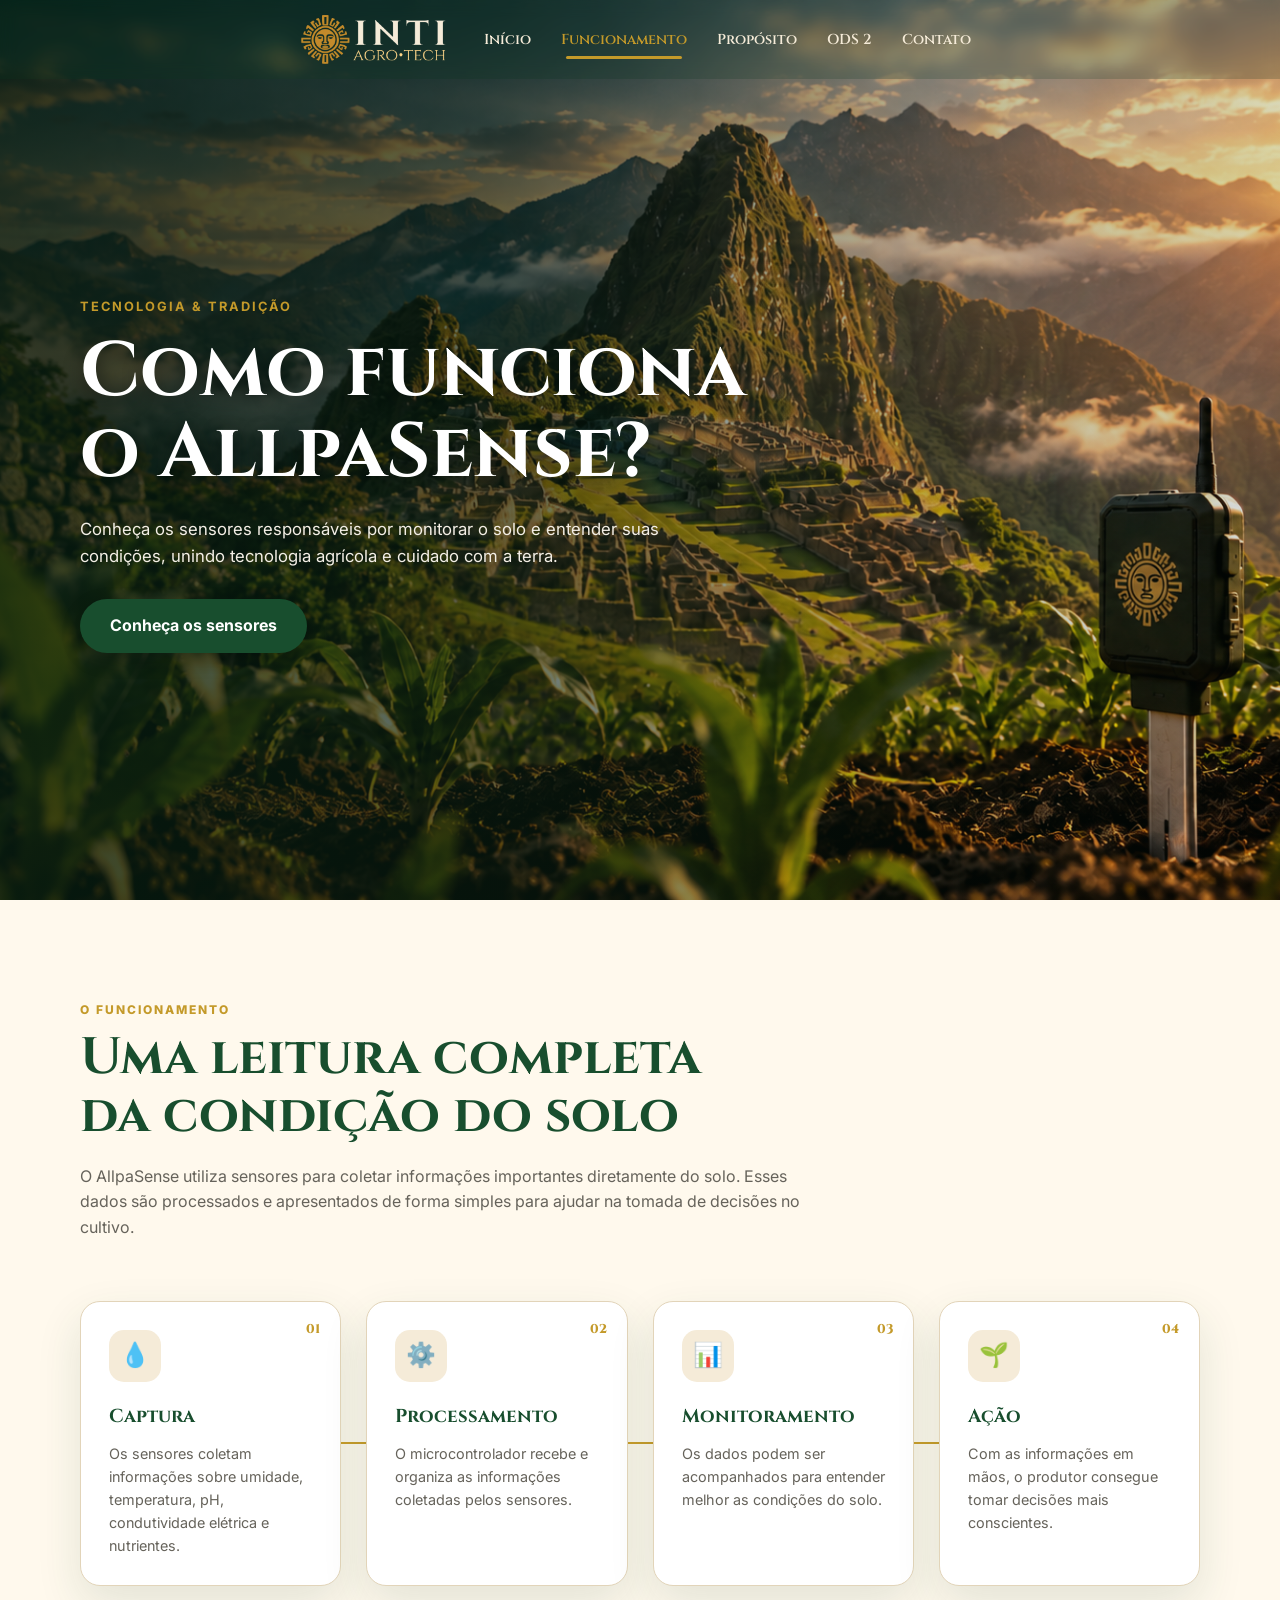
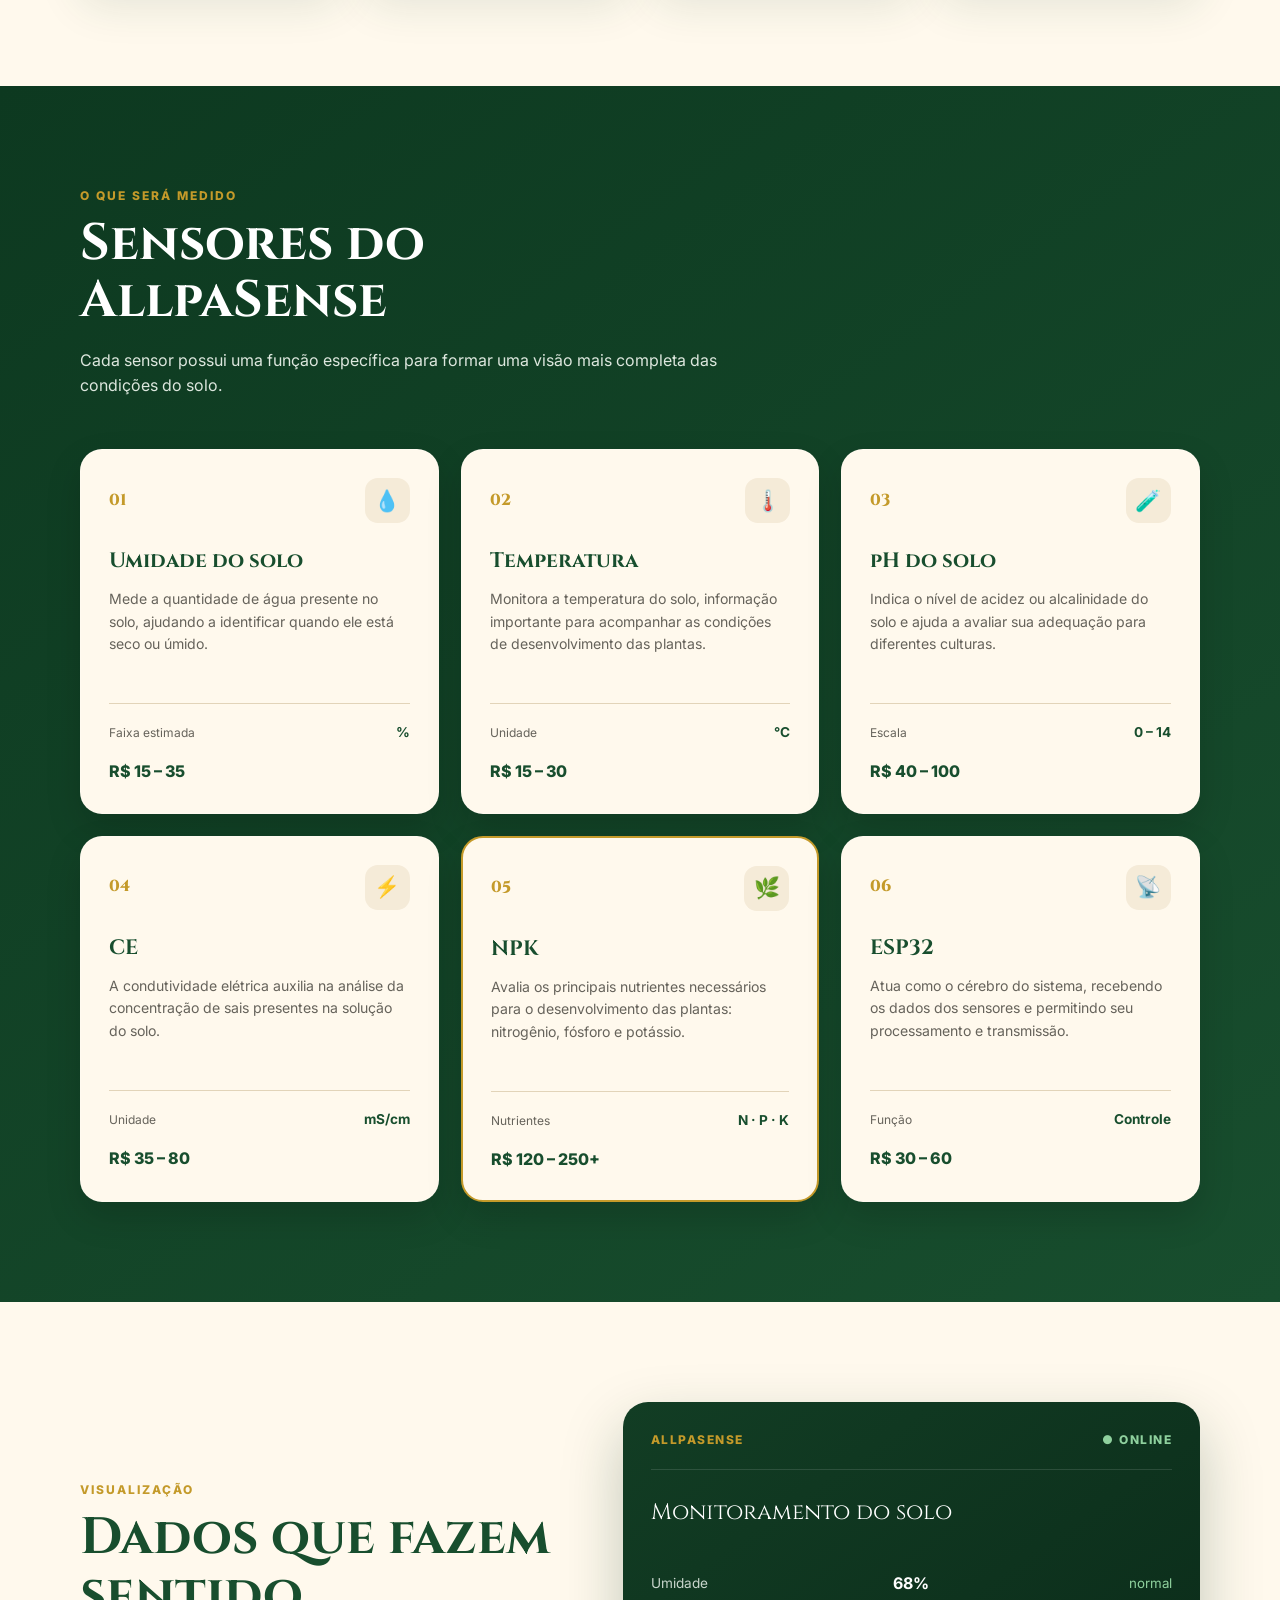
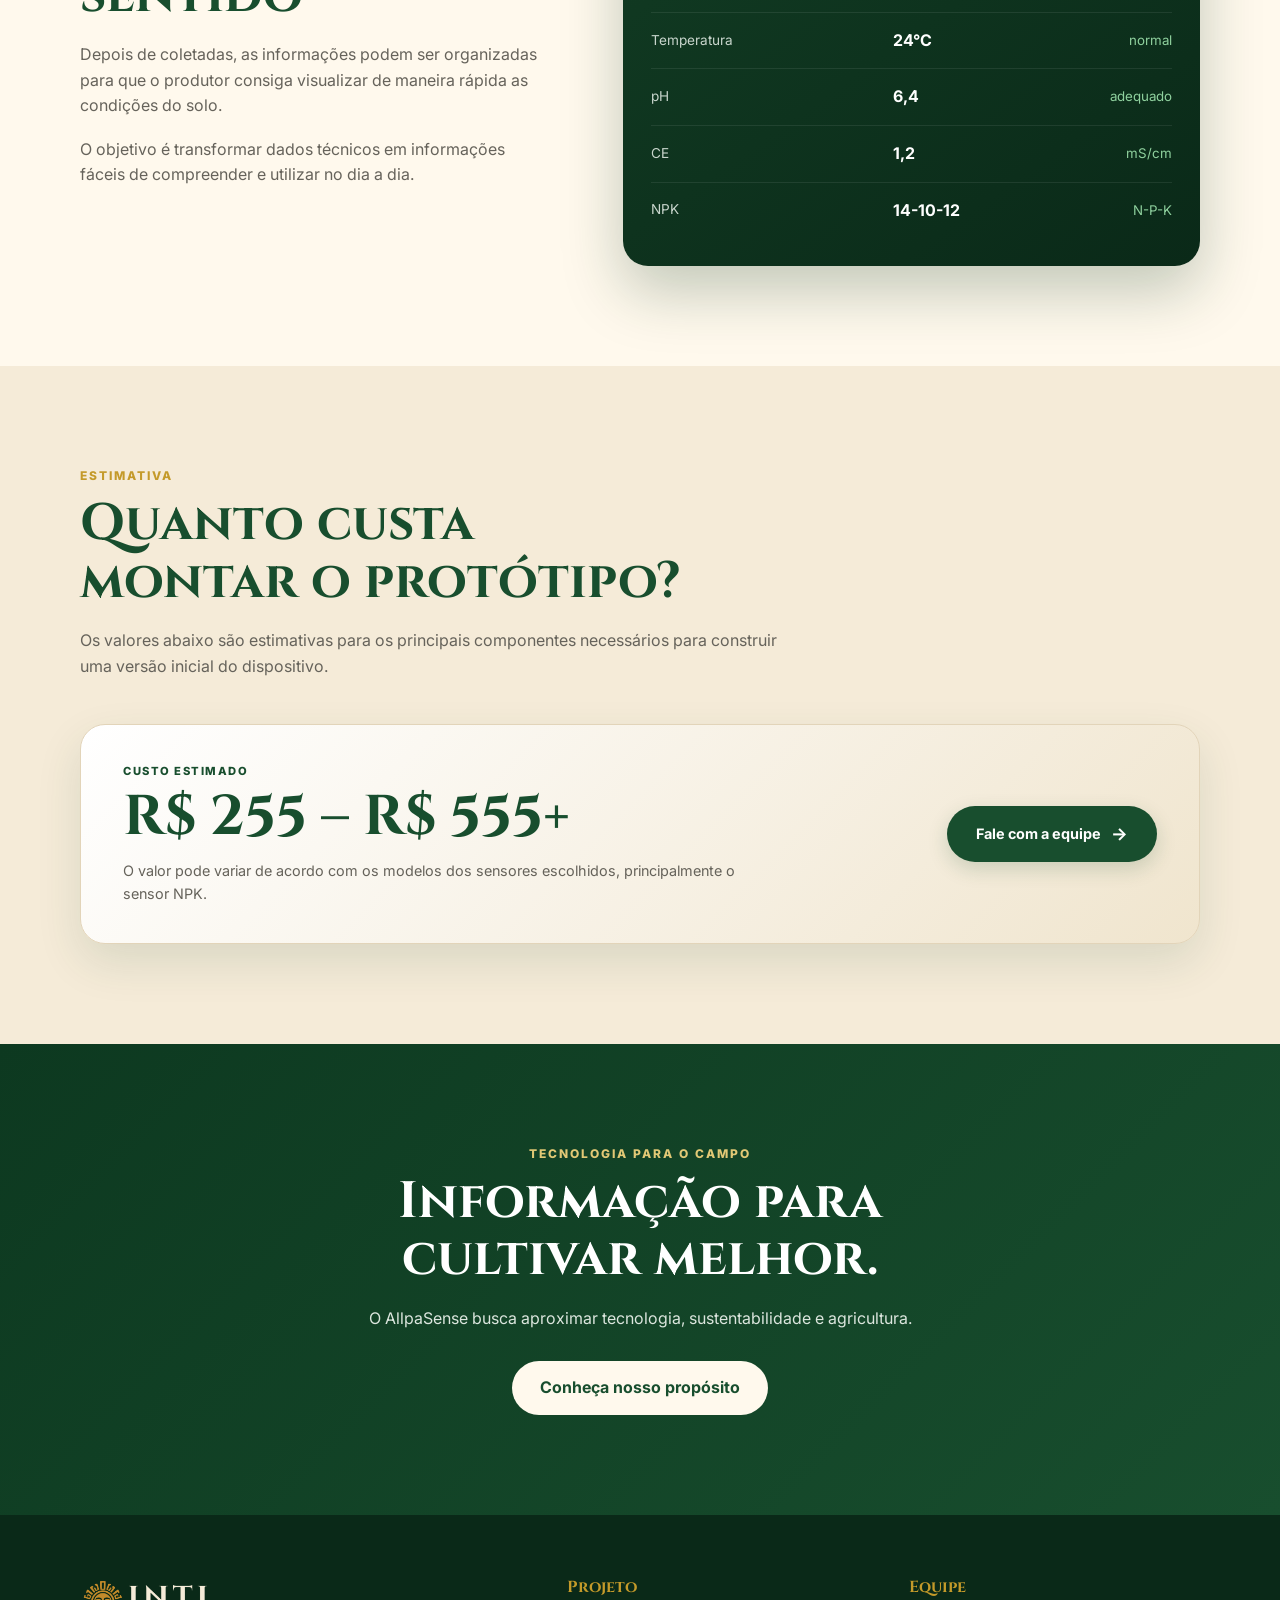
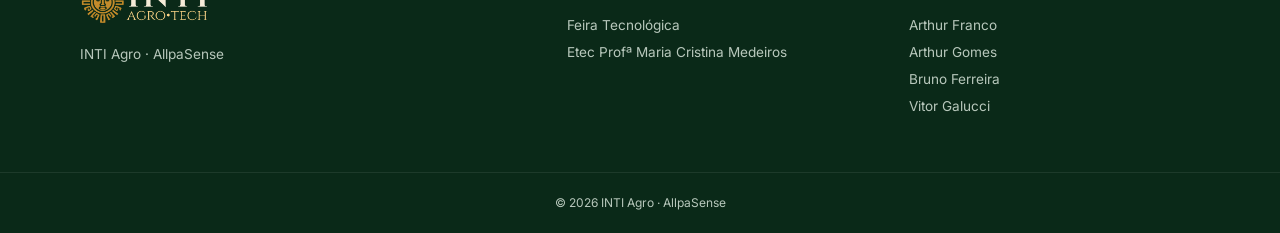
==== Site_Feira/cf.html @ 5419dd69 "a" ====
<!DOCTYPE html>
<html lang="pt-BR">

<head>
    <meta charset="UTF-8">
    <meta name="viewport" content="width=device-width, initial-scale=1.0">

    <title>Como funciona | INTI Agro</title>

    <link rel="stylesheet" href="cf.css">

    <link rel="preconnect" href="https://fonts.googleapis.com">
    <link rel="preconnect" href="https://fonts.gstatic.com" crossorigin>

    <link
        href="https://fonts.googleapis.com/css2?family=Cinzel:wght@500;600;700;800&family=Inter:wght@400;500;600;700&display=swap"
        rel="stylesheet">
</head>

<body>

    <!-- =========================
         CABEÇALHO
    ========================== -->

    <header class="site-header">

        <a href="home.html" class="logo-link">
            <img src="img/LogoINTI.png" class="Logo" alt="Logo INTI">
        </a>

        <nav class="nav-bar">

            <ul class="nav-links">

                <li>
                    <a href="home.html" class="nav-link">
                        Início
                    </a>
                </li>

                <li>
                    <a href="cf.html" class="nav-link active">
                        Funcionamento
                    </a>
                </li>

                <li>
                    <a href="home.html#proposito" class="nav-link">
                        Propósito
                    </a>
                </li>

                <li>
                    <a href="home.html#ods" class="nav-link">
                        ODS 2
                    </a>
                </li>

                <li>
                    <a href="contato.html" class="nav-link">
                        Contato
                    </a>
                </li>

            </ul>

        </nav>

    </header>


    <!-- =========================
         BANNER
    ========================== -->

    <section class="hero">

        <div class="hero-overlay"></div>

        <div class="hero-inner">

            <p class="eyebrow">
                Tecnologia & Tradição
            </p>

            <h1>
                Como funciona<br>
                o AllpaSense?
            </h1>

            <p class="hero-text">
                Conheça os sensores responsáveis por monitorar o solo
                e entender suas condições, unindo tecnologia agrícola
                e cuidado com a terra.
            </p>

            <a href="#sensores" class="btn-hero">
                Conheça os sensores
            </a>

        </div>

    </section>


    <main>


        <!-- =========================
             INTRODUÇÃO
        ========================== -->

        <section class="intro section">

            <div class="container">

                <p class="section-label">
                    O funcionamento
                </p>

                <h2>
                    Uma leitura completa<br>
                    da condição do solo
                </h2>

                <p class="section-description">
                    O AllpaSense utiliza sensores para coletar informações
                    importantes diretamente do solo. Esses dados são
                    processados e apresentados de forma simples para
                    ajudar na tomada de decisões no cultivo.
                </p>


                <!-- FLUXO -->

                <div class="flow">

                    <div class="flow-card">

                        <span class="flow-number">
                            01
                        </span>

                        <div class="flow-icon">
                            💧
                        </div>

                        <h3>
                            Captura
                        </h3>

                        <p>
                            Os sensores coletam informações sobre
                            umidade, temperatura, pH, condutividade
                            elétrica e nutrientes.
                        </p>

                    </div>


                    <div class="flow-line"></div>


                    <div class="flow-card">

                        <span class="flow-number">
                            02
                        </span>

                        <div class="flow-icon">
                            ⚙️
                        </div>

                        <h3>
                            Processamento
                        </h3>

                        <p>
                            O microcontrolador recebe e organiza
                            as informações coletadas pelos sensores.
                        </p>

                    </div>


                    <div class="flow-line"></div>


                    <div class="flow-card">

                        <span class="flow-number">
                            03
                        </span>

                        <div class="flow-icon">
                            📊
                        </div>

                        <h3>
                            Monitoramento
                        </h3>

                        <p>
                            Os dados podem ser acompanhados para
                            entender melhor as condições do solo.
                        </p>

                    </div>


                    <div class="flow-line"></div>


                    <div class="flow-card">

                        <span class="flow-number">
                            04
                        </span>

                        <div class="flow-icon">
                            🌱
                        </div>

                        <h3>
                            Ação
                        </h3>

                        <p>
                            Com as informações em mãos, o produtor
                            consegue tomar decisões mais conscientes.
                        </p>

                    </div>

                </div>

            </div>

        </section>



        <!-- =========================
             SENSORES
        ========================== -->

        <section class="sensors section" id="sensores">

            <div class="container">

                <div class="section-heading light">

                    <p class="section-label">
                        O que será medido
                    </p>

                    <h2>
                        Sensores do<br>
                        AllpaSense
                    </h2>

                    <p>
                        Cada sensor possui uma função específica para
                        formar uma visão mais completa das condições
                        do solo.
                    </p>

                </div>


                <div class="sensor-grid">


                    <!-- UMIDADE -->

                    <article class="sensor-card">

                        <div class="sensor-top">

                            <span class="sensor-number">
                                01
                            </span>

                            <span class="sensor-symbol">
                                💧
                            </span>

                        </div>

                        <h3>
                            Umidade do solo
                        </h3>

                        <p>
                            Mede a quantidade de água presente no solo,
                            ajudando a identificar quando ele está
                            seco ou úmido.
                        </p>

                        <div class="sensor-info">

                            <span>
                                Faixa estimada
                            </span>

                            <strong>
                                %
                            </strong>

                        </div>

                        <div class="price">
                            R$ 15 – 35
                        </div>

                    </article>


                    <!-- TEMPERATURA -->

                    <article class="sensor-card">

                        <div class="sensor-top">

                            <span class="sensor-number">
                                02
                            </span>

                            <span class="sensor-symbol">
                                🌡️
                            </span>

                        </div>

                        <h3>
                            Temperatura
                        </h3>

                        <p>
                            Monitora a temperatura do solo, informação
                            importante para acompanhar as condições
                            de desenvolvimento das plantas.
                        </p>

                        <div class="sensor-info">

                            <span>
                                Unidade
                            </span>

                            <strong>
                                °C
                            </strong>

                        </div>

                        <div class="price">
                            R$ 15 – 30
                        </div>

                    </article>


                    <!-- PH -->

                    <article class="sensor-card">

                        <div class="sensor-top">

                            <span class="sensor-number">
                                03
                            </span>

                            <span class="sensor-symbol">
                                🧪
                            </span>

                        </div>

                        <h3>
                            pH do solo
                        </h3>

                        <p>
                            Indica o nível de acidez ou alcalinidade
                            do solo e ajuda a avaliar sua adequação
                            para diferentes culturas.
                        </p>

                        <div class="sensor-info">

                            <span>
                                Escala
                            </span>

                            <strong>
                                0 – 14
                            </strong>

                        </div>

                        <div class="price">
                            R$ 40 – 100
                        </div>

                    </article>


                    <!-- CE -->

                    <article class="sensor-card">

                        <div class="sensor-top">

                            <span class="sensor-number">
                                04
                            </span>

                            <span class="sensor-symbol">
                                ⚡
                            </span>

                        </div>

                        <h3>
                            CE
                        </h3>

                        <p>
                            A condutividade elétrica auxilia na análise
                            da concentração de sais presentes na solução
                            do solo.
                        </p>

                        <div class="sensor-info">

                            <span>
                                Unidade
                            </span>

                            <strong>
                                mS/cm
                            </strong>

                        </div>

                        <div class="price">
                            R$ 35 – 80
                        </div>

                    </article>


                    <!-- NPK -->

                    <article class="sensor-card highlight">

                        <div class="sensor-top">

                            <span class="sensor-number">
                                05
                            </span>

                            <span class="sensor-symbol">
                                🌿
                            </span>

                        </div>

                        <h3>
                            NPK
                        </h3>

                        <p>
                            Avalia os principais nutrientes necessários
                            para o desenvolvimento das plantas:
                            nitrogênio, fósforo e potássio.
                        </p>

                        <div class="sensor-info">

                            <span>
                                Nutrientes
                            </span>

                            <strong>
                                N · P · K
                            </strong>

                        </div>

                        <div class="price">
                            R$ 120 – 250+
                        </div>

                    </article>


                    <!-- ESP32 -->

                    <article class="sensor-card">

                        <div class="sensor-top">

                            <span class="sensor-number">
                                06
                            </span>

                            <span class="sensor-symbol">
                                📡
                            </span>

                        </div>

                        <h3>
                            ESP32
                        </h3>

                        <p>
                            Atua como o cérebro do sistema, recebendo
                            os dados dos sensores e permitindo seu
                            processamento e transmissão.
                        </p>

                        <div class="sensor-info">

                            <span>
                                Função
                            </span>

                            <strong>
                                Controle
                            </strong>

                        </div>

                        <div class="price">
                            R$ 30 – 60
                        </div>

                    </article>

                </div>

            </div>

        </section>



        <!-- =========================
             DASHBOARD
        ========================== -->

        <section class="dashboard section">

            <div class="container dashboard-grid">


                <div class="dashboard-text">

                    <p class="section-label">
                        Visualização
                    </p>

                    <h2>
                        Dados que fazem<br>
                        sentido
                    </h2>

                    <p>
                        Depois de coletadas, as informações podem ser
                        organizadas para que o produtor consiga
                        visualizar de maneira rápida as condições
                        do solo.
                    </p>

                    <p>
                        O objetivo é transformar dados técnicos em
                        informações fáceis de compreender e utilizar
                        no dia a dia.
                    </p>

                </div>


                <div class="dashboard-panel">

                    <div class="dashboard-header">

                        <span>
                            ALLPASENSE
                        </span>

                        <span class="status">
                            ● ONLINE
                        </span>

                    </div>


                    <div class="dashboard-title">
                        Monitoramento do solo
                    </div>


                    <div class="dash-row">

                        <span>
                            Umidade
                        </span>

                        <strong>
                            68%
                        </strong>

                        <small>
                            normal
                        </small>

                    </div>


                    <div class="dash-row">

                        <span>
                            Temperatura
                        </span>

                        <strong>
                            24°C
                        </strong>

                        <small>
                            normal
                        </small>

                    </div>


                    <div class="dash-row">

                        <span>
                            pH
                        </span>

                        <strong>
                            6,4
                        </strong>

                        <small>
                            adequado
                        </small>

                    </div>


                    <div class="dash-row">

                        <span>
                            CE
                        </span>

                        <strong>
                            1,2
                        </strong>

                        <small>
                            mS/cm
                        </small>

                    </div>


                    <div class="dash-row">

                        <span>
                            NPK
                        </span>

                        <strong>
                            14-10-12
                        </strong>

                        <small>
                            N-P-K
                        </small>

                    </div>

                </div>

            </div>

        </section>



        <!-- =========================
             CUSTO
        ========================== -->

        <section class="cost section">

            <div class="container">

                <div class="cost-content">

                    <div>

                        <p class="section-label">
                            Estimativa
                        </p>

                        <h2>
                            Quanto custa<br>
                            montar o protótipo?
                        </h2>

                        <p>
                            Os valores abaixo são estimativas para
                            os principais componentes necessários
                            para construir uma versão inicial do
                            dispositivo.
                        </p>

                    </div>


                    <div class="price-box">

                        <div class="price-main">

                            <small>
                                CUSTO ESTIMADO
                            </small>

                            <strong>
                                R$ 255 – R$ 555+
                            </strong>

                            <p>
                                O valor pode variar de acordo com os
                                modelos dos sensores escolhidos,
                                principalmente o sensor NPK.
                            </p>

                        </div>


                        <a
                            href="contato.html"
                            class="team-button">
                            Fale com a equipe
                            <span>→</span>
                        </a>

                    </div>

                </div>

            </div>

        </section>



        <!-- =========================
             CTA
        ========================== -->

        <section class="final-cta">

            <div class="container">

                <p class="section-label">
                    Tecnologia para o campo
                </p>

                <h2>
                    Informação para<br>
                    cultivar melhor.
                </h2>

                <p>
                    O AllpaSense busca aproximar tecnologia,
                    sustentabilidade e agricultura.
                </p>

                <a
                    href="home.html#ods"
                    class="btn-light">
                    Conheça nosso propósito
                </a>

            </div>

        </section>

    </main>



    <!-- =========================
         RODAPÉ
    ========================== -->

    <footer class="footer">

        <div class="container footer-inner">

            <div>

                <img
                    src="img/LogoINTI.png"
                    class="footer-logo"
                    alt="Logo INTI">

                <p>
                    INTI Agro · AllpaSense
                </p>

            </div>


            <div>

                <h4>
                    Projeto
                </h4>

                <p>
                    Feira Tecnológica
                </p>

                <p>
                    Etec Profª Maria Cristina Medeiros
                </p>

            </div>


            <div>

                <h4>
                    Equipe
                </h4>

                <p>
                    Arthur Franco
                </p>

                <p>
                    Arthur Gomes
                </p>

                <p>
                    Bruno Ferreira
                </p>

                <p>
                    Vitor Galucci
                </p>

            </div>

        </div>


        <div class="footer-bottom">

            <p>
                © 2026 INTI Agro · AllpaSense
            </p>

        </div>

    </footer>


</body>

</html>
---- Site_Feira/cf.css ----
/* =====================================================
   INTI AGRO — ALLPASENSE
   PÁGINA: COMO FUNCIONA
===================================================== */


/* =====================================================
   FONTES
===================================================== */

@import url('https://fonts.googleapis.com/css2?family=Cinzel:wght@500;600;700;800&family=Inter:wght@400;500;600;700&display=swap');


/* =====================================================
   VARIÁVEIS
===================================================== */

:root {

    --bege: #F5EBD8;

    --bege-claro: #FFF9ED;

    --verde: #184E2E;

    --verde-escuro: #0D3920;

    --verde-medio: #23683C;

    --dourado: #C49A2A;

    --dourado-claro: #E1C875;

    --texto: #2B2B2B;

    --cinza: #66635B;

    --branco: #FFFFFF;

    --borda: #E2D4B9;

    --sombra:
        0 18px 45px rgba(24, 78, 46, 0.12);

}


/* =====================================================
   RESET
===================================================== */

* {

    margin: 0;

    padding: 0;

    box-sizing: border-box;

}


html {

    scroll-behavior: smooth;

}


body {

    font-family: "Inter", sans-serif;

    background: var(--bege);

    color: var(--texto);

    line-height: 1.6;

}


img {

    max-width: 100%;

    display: block;

}


a {

    text-decoration: none;

    color: inherit;

}


.container {

    width: min(1120px, 92%);

    margin: 0 auto;

}


.section {

    padding: 100px 0;

}


/* =====================================================
   CABEÇALHO
===================================================== */

.site-header {

    position: fixed;

    top: 0;

    left: 0;

    right: 0;

    z-index: 999;

    min-height: 75px;

    display: flex;

    justify-content: center;

    align-items: center;

    padding: 8px 20px;

    background: rgba(13, 57, 32, 0.20);

    backdrop-filter: blur(8px);

    -webkit-backdrop-filter: blur(8px);

}


.logo-link {

    display: flex;

    align-items: center;

}


.Logo {

    width: 150px;

    height: auto;

    margin-right: 25px;

}


.nav-bar {

    display: flex;

    align-items: center;

}


.nav-links {

    list-style: none;

    display: flex;

    align-items: center;

    gap: 10px;

}


.nav-link {

    position: relative;

    display: inline-block;

    padding: 8px 10px;

    color: var(--bege);

    font-family: "Cinzel", serif;

    font-size: 0.9rem;

    font-weight: 600;

    transition: 0.25s ease;

}


.nav-link:hover {

    color: var(--dourado-claro);

}


.nav-link.active {

    color: var(--dourado);

}


.nav-link.active::after {

    content: "";

    position: absolute;

    left: 10%;

    right: 10%;

    bottom: 0;

    height: 3px;

    background: var(--dourado);

    border-radius: 5px;

}


/* =====================================================
   BANNER
   MESMO ESTILO VISUAL DA HOME
===================================================== */

.hero {

    position: relative;

    min-height: 100vh;

    height: 100vh;

    display: flex;

    align-items: center;

    overflow: hidden;

    background-image: url("img/hero.png");

    background-size: cover;

    background-position: center;

    color: var(--branco);

}


.hero-overlay {

    position: absolute;

    inset: 0;

    background:
        linear-gradient(
            90deg,
            rgba(7, 29, 17, 0.82) 0%,
            rgba(10, 30, 18, 0.62) 40%,
            rgba(10, 30, 18, 0.25) 75%,
            rgba(10, 30, 18, 0.15) 100%
        );

}


.hero-inner {

    position: relative;

    z-index: 2;

    width: min(1120px, 92%);

    margin: 0 auto;

    padding-top: 50px;

}


.eyebrow {

    color: var(--dourado);

    font-size: 0.8rem;

    font-weight: 700;

    letter-spacing: 2px;

    text-transform: uppercase;

    margin-bottom: 15px;

}


.hero h1 {

    max-width: 800px;

    margin-bottom: 22px;

    font-family: "Cinzel", serif;

    font-size: clamp(2.7rem, 6vw, 5.2rem);

    line-height: 1.05;

    font-weight: 700;

    color: #FFFFFF;

    text-shadow:
        0 6px 20px rgba(0, 0, 0, 0.45);

}


.hero-text {

    max-width: 620px;

    margin-bottom: 30px;

    color: #F4EFE6;

    font-size: 1.05rem;

}


.btn-hero {

    display: inline-flex;

    align-items: center;

    justify-content: center;

    padding: 14px 30px;

    border-radius: 50px;

    background: var(--verde);

    color: #FFFFFF;

    font-weight: 700;

    box-shadow:
        0 7px 20px rgba(0, 0, 0, 0.20);

    transition: 0.3s ease;

}


.btn-hero:hover {

    background: #125D2D;

    transform: translateY(-3px);

}


/* =====================================================
   TÍTULOS DE SEÇÃO
===================================================== */

.section-label {

    color: var(--dourado);

    font-size: 0.75rem;

    font-weight: 800;

    letter-spacing: 2px;

    text-transform: uppercase;

    margin-bottom: 10px;

}


h2 {

    font-family: "Cinzel", serif;

    color: var(--verde);

    font-size: clamp(2rem, 4vw, 3.4rem);

    line-height: 1.12;

}


.section-description {

    max-width: 720px;

    margin-top: 20px;

    color: var(--cinza);

}


/* =====================================================
   INTRO
===================================================== */

.intro {

    background: var(--bege-claro);

}


.intro .section-description {

    margin-bottom: 60px;

}


/* =====================================================
   FLUXO
===================================================== */

.flow {

    display: grid;

    grid-template-columns:
        1fr
        25px
        1fr
        25px
        1fr
        25px
        1fr;

    align-items: stretch;

}


.flow-card {

    position: relative;

    padding: 28px;

    background: #FFFFFF;

    border: 1px solid var(--borda);

    border-radius: 20px;

    box-shadow: var(--sombra);

    transition: 0.3s ease;

}


.flow-card:hover {

    transform: translateY(-6px);

}


.flow-number {

    position: absolute;

    top: 18px;

    right: 20px;

    color: var(--dourado);

    font-family: "Cinzel", serif;

    font-size: 0.8rem;

    font-weight: 800;

}


.flow-icon {

    width: 52px;

    height: 52px;

    display: flex;

    align-items: center;

    justify-content: center;

    margin-bottom: 20px;

    border-radius: 15px;

    background: var(--bege);

    font-size: 1.5rem;

}


.flow-card h3 {

    margin-bottom: 10px;

    color: var(--verde);

    font-family: "Cinzel", serif;

}


.flow-card p {

    color: var(--cinza);

    font-size: 0.9rem;

}


.flow-line {

    position: relative;

    align-self: center;

    height: 2px;

    background: var(--dourado);

}


/* =====================================================
   SENSORES
===================================================== */

.sensors {

    background:
        linear-gradient(
            145deg,
            var(--verde-escuro),
            var(--verde)
        );

    color: #FFFFFF;

}


.section-heading {

    margin-bottom: 50px;

}


.section-heading.light h2 {

    color: #FFFFFF;

}


.section-heading.light > p:last-child {

    max-width: 650px;

    margin-top: 18px;

    color: #DDE7DE;

}


.sensor-grid {

    display: grid;

    grid-template-columns:
        repeat(3, 1fr);

    gap: 22px;

}


.sensor-card {

    padding: 28px;

    background: var(--bege-claro);

    color: var(--texto);

    border-radius: 22px;

    border: 1px solid rgba(255,255,255,0.15);

    box-shadow:
        0 15px 35px rgba(0,0,0,0.15);

    transition: 0.3s ease;

}


.sensor-card:hover {

    transform: translateY(-7px);

}


.sensor-card.highlight {

    border: 2px solid var(--dourado);

}


.sensor-top {

    display: flex;

    align-items: center;

    justify-content: space-between;

    margin-bottom: 22px;

}


.sensor-number {

    color: var(--dourado);

    font-family: "Cinzel", serif;

    font-weight: 800;

}


.sensor-symbol {

    width: 45px;

    height: 45px;

    display: flex;

    align-items: center;

    justify-content: center;

    background: var(--bege);

    border-radius: 13px;

    font-size: 1.3rem;

}


.sensor-card h3 {

    margin-bottom: 10px;

    color: var(--verde);

    font-family: "Cinzel", serif;

    font-size: 1.3rem;

}


.sensor-card p {

    min-height: 115px;

    color: var(--cinza);

    font-size: 0.88rem;

}


.sensor-info {

    display: flex;

    justify-content: space-between;

    align-items: center;

    padding-top: 18px;

    border-top: 1px solid var(--borda);

}


.sensor-info span {

    color: var(--cinza);

    font-size: 0.75rem;

}


.sensor-info strong {

    color: var(--verde);

    font-size: 0.85rem;

}


.price {

    margin-top: 15px;

    color: var(--verde);

    font-weight: 800;

}


/* =====================================================
   DASHBOARD
===================================================== */

.dashboard {

    background: var(--bege-claro);

}


.dashboard-grid {

    display: grid;

    grid-template-columns:
        0.9fr
        1.1fr;

    gap: 70px;

    align-items: center;

}


.dashboard-text p:not(.section-label) {

    margin-top: 18px;

    color: var(--cinza);

}


.dashboard-panel {

    padding: 28px;

    border-radius: 25px;

    background:
        linear-gradient(
            145deg,
            #123D24,
            #0A2918
        );

    color: #FFFFFF;

    box-shadow:
        0 25px 60px rgba(13, 57, 32, 0.25);

}


.dashboard-header {

    display: flex;

    justify-content: space-between;

    align-items: center;

    padding-bottom: 20px;

    border-bottom: 1px solid rgba(255,255,255,0.12);

    color: var(--dourado);

    font-size: 0.75rem;

    font-weight: 800;

    letter-spacing: 1.5px;

}


.status {

    color: #8FD19E;

}


.dashboard-title {

    padding: 25px 0;

    font-family: "Cinzel", serif;

    font-size: 1.4rem;

}


.dash-row {

    display: grid;

    grid-template-columns:
        1.3fr
        .7fr
        .8fr;

    gap: 10px;

    align-items: center;

    padding: 15px 0;

    border-bottom: 1px solid rgba(255,255,255,0.08);

}


.dash-row:last-child {

    border-bottom: none;

}


.dash-row span {

    color: #C9D6CD;

    font-size: 0.85rem;

}


.dash-row strong {

    color: #FFFFFF;

}


.dash-row small {

    color: #8FD19E;

    text-align: right;

}


/* =====================================================
   CUSTO
===================================================== */

.cost {

    background: var(--bege);

}


.cost-content > div:first-child {

    margin-bottom: 45px;

}


.cost-content > div:first-child > p:last-child {

    max-width: 700px;

    margin-top: 18px;

    color: var(--cinza);

}


.price-box {

    width: 100%;

    padding: 38px 42px;

    display: flex;

    align-items: center;

    justify-content: space-between;

    gap: 35px;

    background:
        linear-gradient(
            135deg,
            #FFFFFF,
            #F0E5CE
        );

    border: 1px solid var(--borda);

    border-radius: 25px;

    box-shadow: var(--sombra);

}


.price-main {

    flex: 1;

    min-width: 0;

}


.price-main small {

    display: block;

    color: var(--verde);

    font-size: 0.7rem;

    font-weight: 800;

    letter-spacing: 1.5px;

}


.price-main strong {

    display: block;

    margin: 6px 0 10px;

    color: var(--verde);

    font-family: "Cinzel", serif;

    font-size: clamp(2rem, 5vw, 3.5rem);

    line-height: 1.1;

}


.price-main p {

    max-width: 650px;

    color: var(--cinza);

    font-size: 0.9rem;

}


/* =====================================================
   BOTÃO FALE COM A EQUIPE
===================================================== */

.team-button {

    flex-shrink: 0;

    display: inline-flex;

    align-items: center;

    justify-content: center;

    gap: 10px;

    min-width: 210px;

    padding: 14px 25px;

    border-radius: 50px;

    background: var(--verde);

    color: #FFFFFF;

    font-weight: 700;

    font-size: 0.9rem;

    white-space: nowrap;

    box-shadow:
        0 7px 20px rgba(24, 78, 46, 0.18);

    transition: 0.3s ease;

}


.team-button span {

    font-size: 1.1rem;

}


.team-button:hover {

    background: #125D2D;

    color: #FFFFFF;

    transform: translateY(-3px);

}


/* =====================================================
   CTA FINAL
===================================================== */

.final-cta {

    padding: 100px 0;

    background:
        linear-gradient(
            135deg,
            var(--verde-escuro),
            var(--verde)
        );

    text-align: center;

    color: #FFFFFF;

}


.final-cta .section-label {

    color: var(--dourado-claro);

}


.final-cta h2 {

    color: #FFFFFF;

    margin-bottom: 18px;

}


.final-cta p:not(.section-label) {

    max-width: 600px;

    margin: 0 auto 30px;

    color: #DCE6DE;

}


.btn-light {

    display: inline-flex;

    align-items: center;

    justify-content: center;

    padding: 14px 28px;

    background: var(--bege-claro);

    color: var(--verde);

    border-radius: 50px;

    font-weight: 700;

    transition: 0.3s ease;

}


.btn-light:hover {

    transform: translateY(-3px);

    background: #FFFFFF;

}


/* =====================================================
   FOOTER
===================================================== */

.footer {

    background: #0A2918;

    color: #FFFFFF;

    padding-top: 60px;

}


.footer-inner {

    display: grid;

    grid-template-columns:
        1.5fr
        1fr
        1fr;

    gap: 50px;

    padding-bottom: 50px;

}


.footer-logo {

    width: 130px;

    margin-bottom: 15px;

}


.footer p {

    color: #B8C8BC;

    font-size: 0.85rem;

    margin-bottom: 5px;

}


.footer h4 {

    margin-bottom: 15px;

    color: var(--dourado);

    font-family: "Cinzel", serif;

}


.footer-bottom {

    padding: 20px;

    text-align: center;

    border-top: 1px solid rgba(255,255,255,0.08);

}


.footer-bottom p {

    margin: 0;

    font-size: 0.75rem;

}


/* =====================================================
   RESPONSIVIDADE
===================================================== */


/* TABLET */

@media (max-width: 1000px) {


    .site-header {

        justify-content: center;

    }


    .Logo {

        width: 120px;

        margin-right: 10px;

    }


    .nav-links {

        gap: 2px;

    }


    .nav-link {

        font-size: 0.75rem;

        padding: 7px 6px;

    }


    .flow {

        grid-template-columns:
            1fr
            1fr;

        gap: 20px;

    }


    .flow-line {

        display: none;

    }


    .sensor-grid {

        grid-template-columns:
            repeat(2, 1fr);

    }


    .dashboard-grid {

        grid-template-columns: 1fr;

        gap: 45px;

    }


    .price-box {

        flex-direction: column;

        align-items: flex-start;

    }


    .team-button {

        align-self: flex-start;

    }

}


/* CELULAR */

@media (max-width: 650px) {


    .section {

        padding: 75px 0;

    }


    /* HEADER */

    .site-header {

        min-height: auto;

        padding: 8px 5px;

    }


    .Logo {

        width: 90px;

        margin-right: 3px;

    }


    .nav-links {

        gap: 0;

    }


    .nav-link {

        padding: 5px 4px;

        font-size: 0.58rem;

    }


    .nav-link.active::after {

        bottom: -2px;

        height: 2px;

    }


    /* HERO */

    .hero {

        min-height: 720px;

        height: auto;

        padding:
            150px 0
            90px;

        background-position: center;

    }


    .hero-inner {

        width: 90%;

        padding: 0;

    }


    .hero h1 {

        font-size: 2.45rem;

    }


    .hero-text {

        font-size: 0.92rem;

    }


    /* FLOW */

    .flow {

        grid-template-columns: 1fr;

    }


    /* SENSORES */

    .sensor-grid {

        grid-template-columns: 1fr;

    }


    .sensor-card p {

        min-height: auto;

    }


    /* DASHBOARD */

    .dashboard-panel {

        padding: 20px;

    }


    .dash-row {

        grid-template-columns:
            1.2fr
            .8fr
            .8fr;

        font-size: 0.75rem;

    }


    /* PREÇO */

    .price-box {

        padding: 28px 22px;

        text-align: center;

        align-items: center;

    }


    .price-main strong {

        font-size: 2.15rem;

    }


    .price-main p {

        font-size: 0.82rem;

    }


    .team-button {

        width: 100%;

        min-width: 0;

    }


    /* FOOTER */

    .footer-inner {

        grid-template-columns: 1fr;

        gap: 30px;

        text-align: center;

    }


    .footer-logo {

        margin-left: auto;

        margin-right: auto;

    }

}
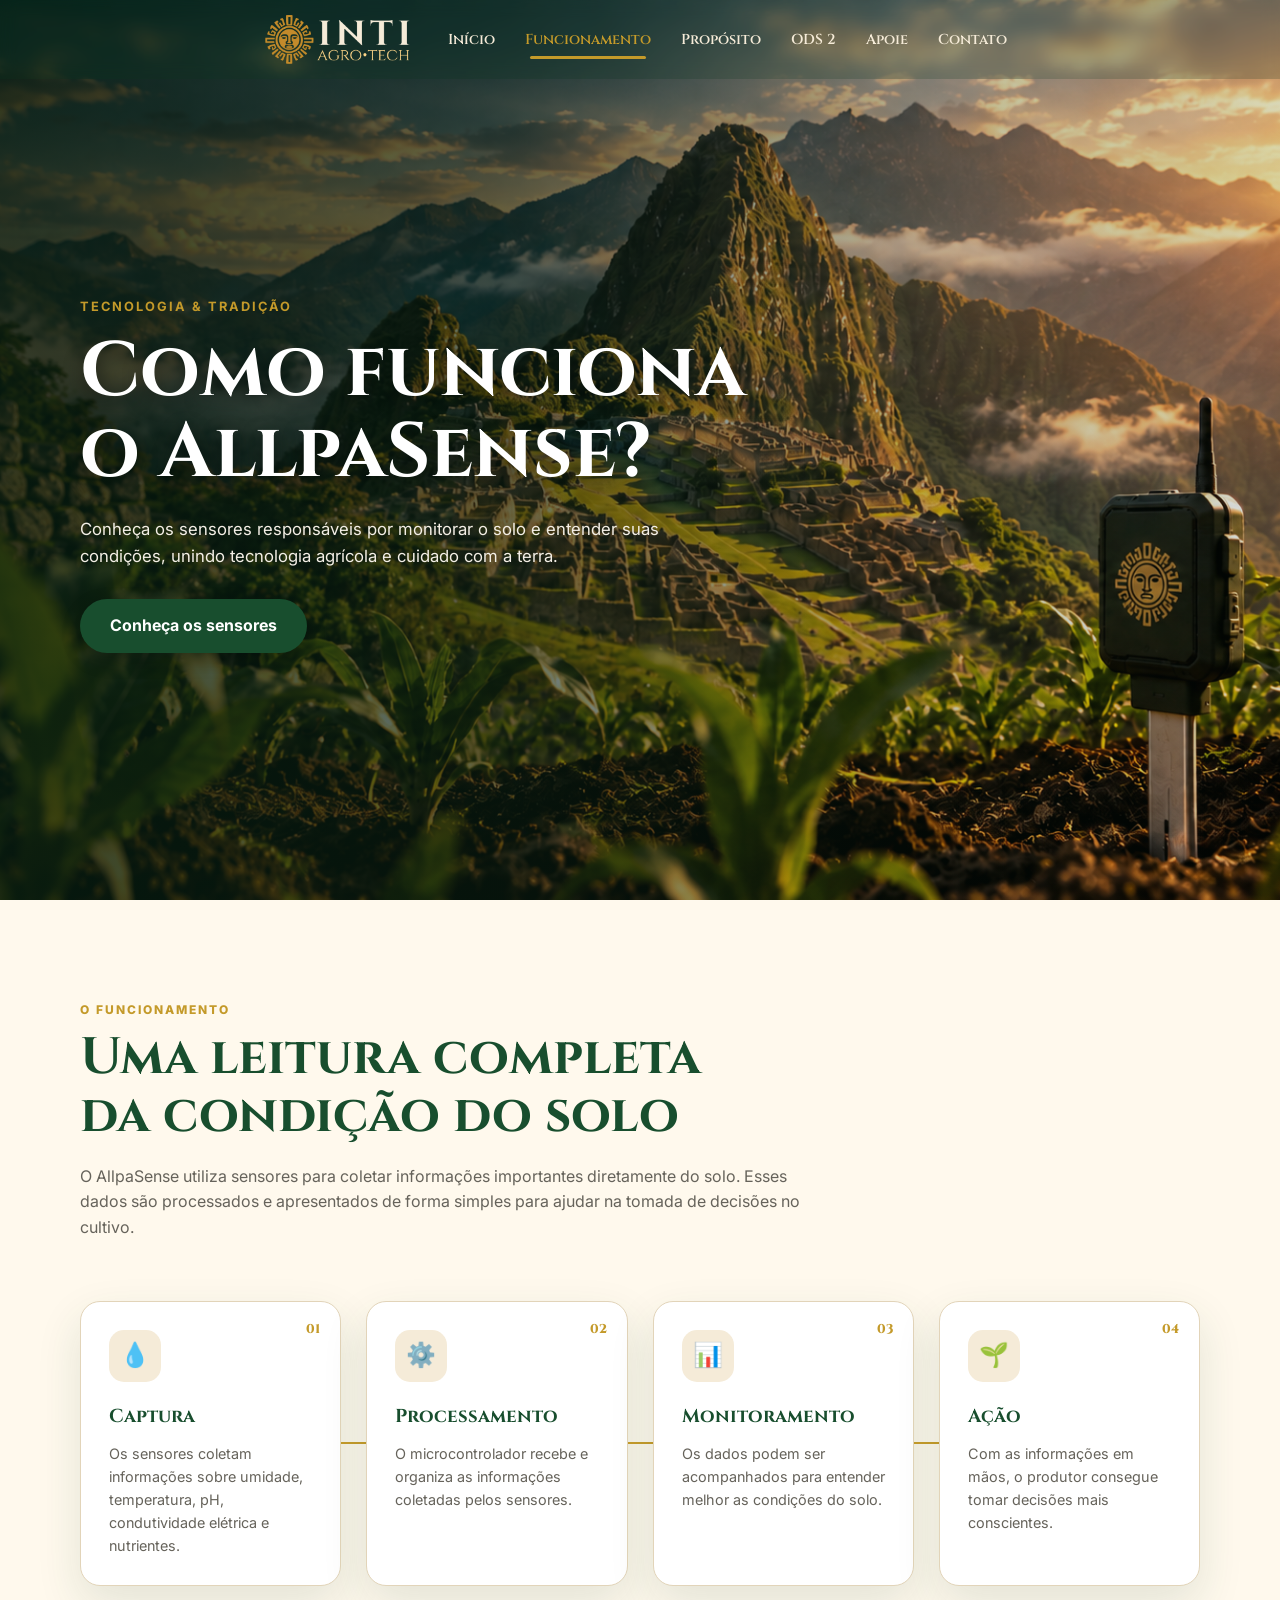
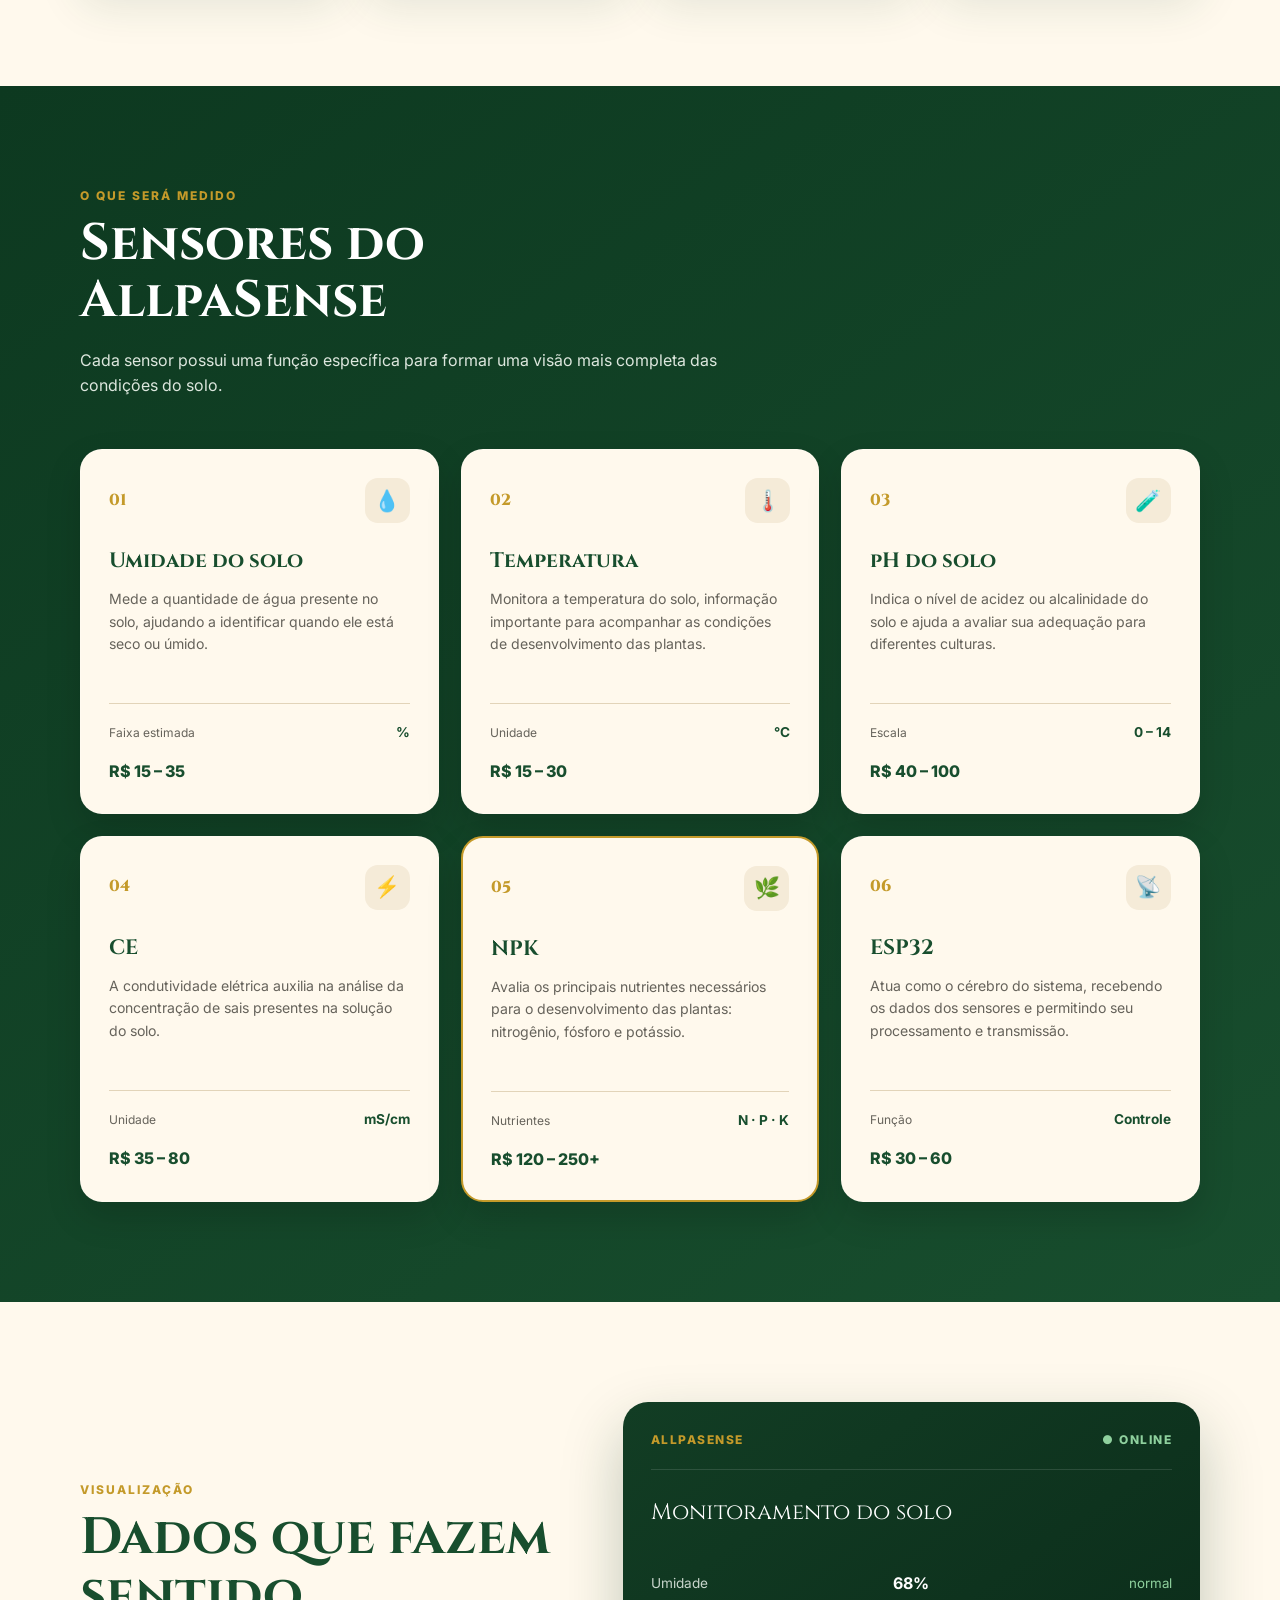
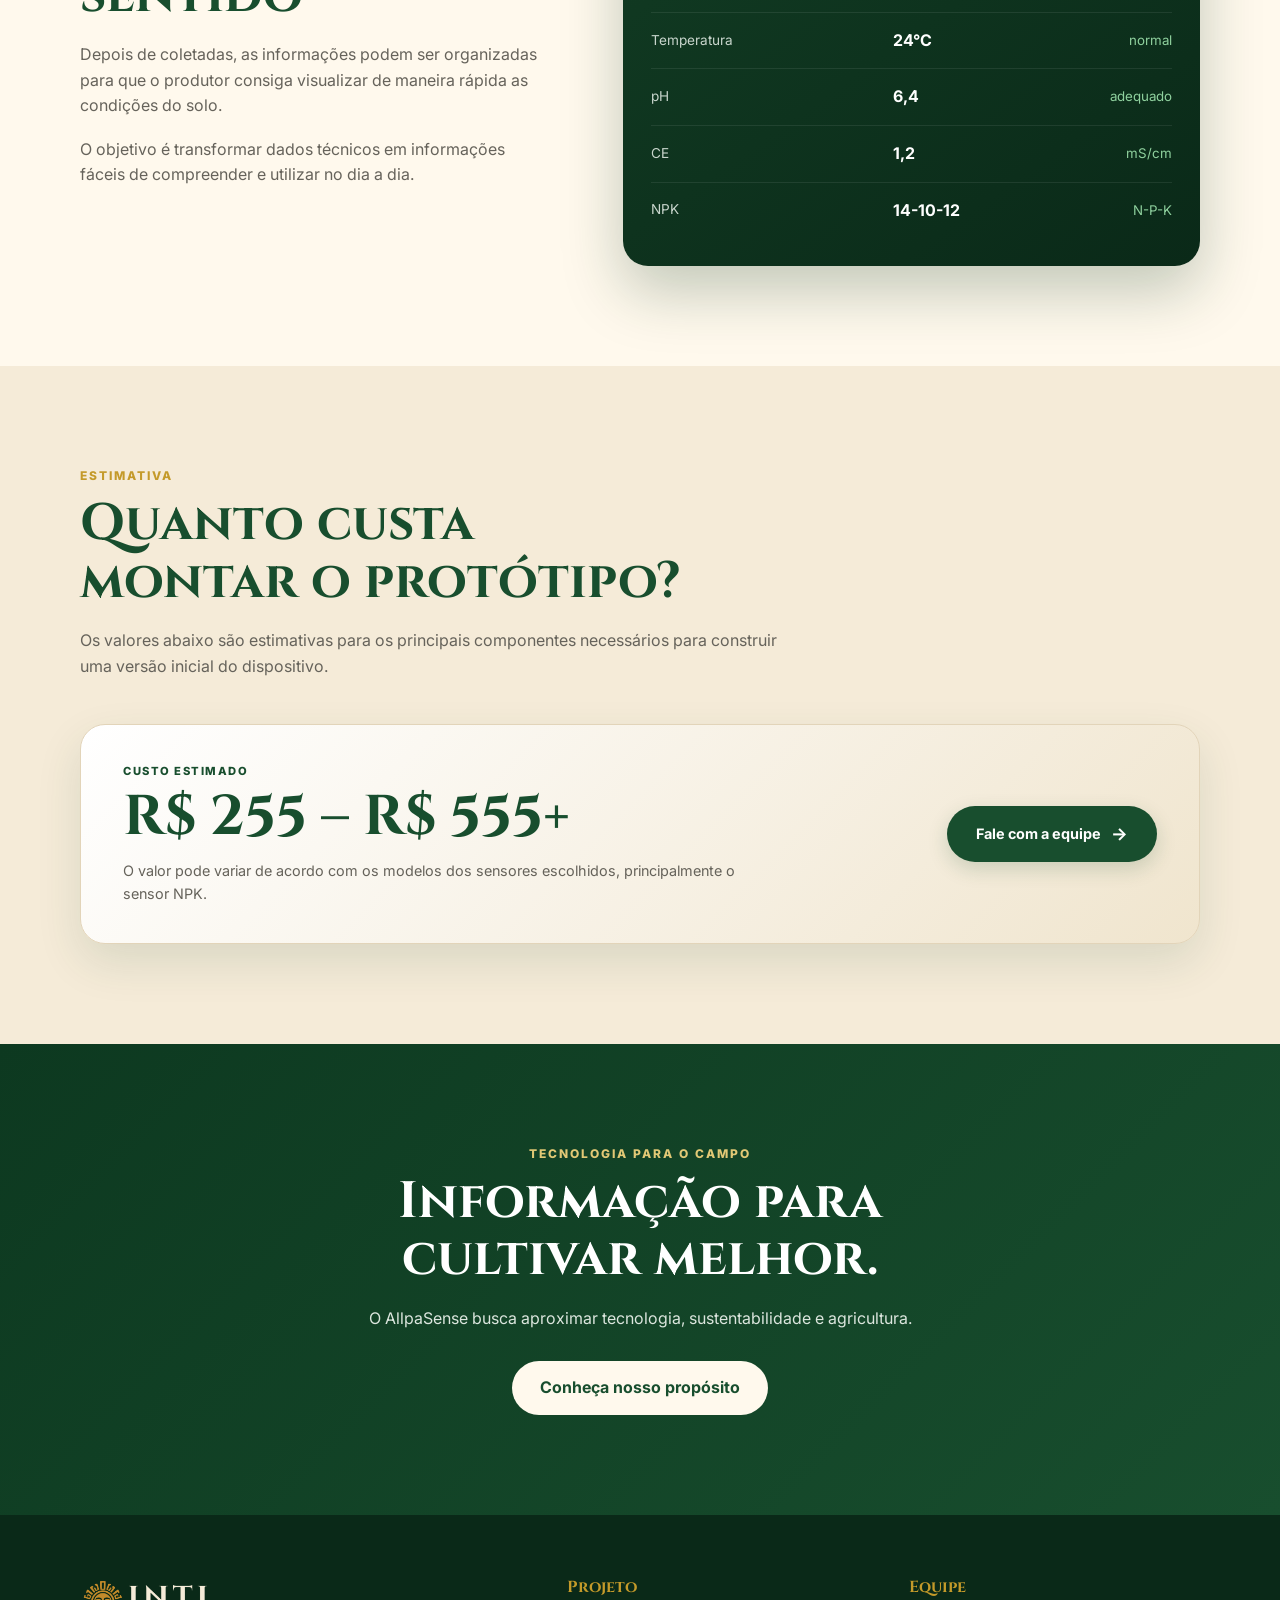
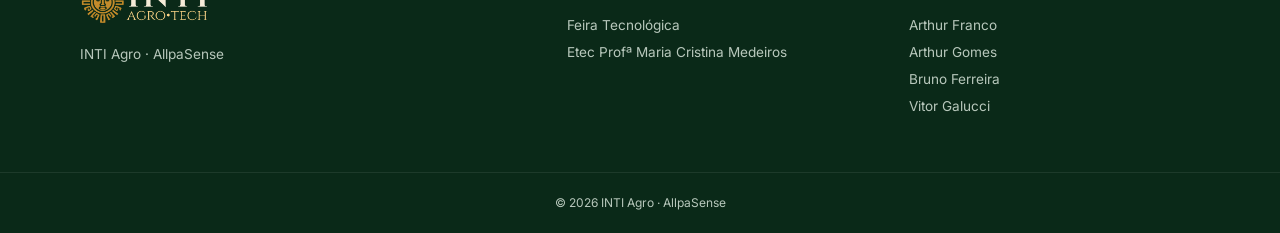
==== commit f68f9549: "mudanças" ====
--- a/Site_Feira/cf.html
+++ b/Site_Feira/cf.html
@@ -15,6 +15,7 @@
     <link
         href="https://fonts.googleapis.com/css2?family=Cinzel:wght@500;600;700;800&family=Inter:wght@400;500;600;700&display=swap"
         rel="stylesheet">
+        <link rel="icon" href="img/logo.png" type="image/x-icon">
 </head>
 
 <body>
@@ -54,6 +55,12 @@
                 <li>
                     <a href="home.html#ods" class="nav-link">
                         ODS 2
+                    </a>
+                </li>
+
+                 <li>
+                    <a href="doacao.html" class="nav-link">
+                        Apoie
                     </a>
                 </li>
 
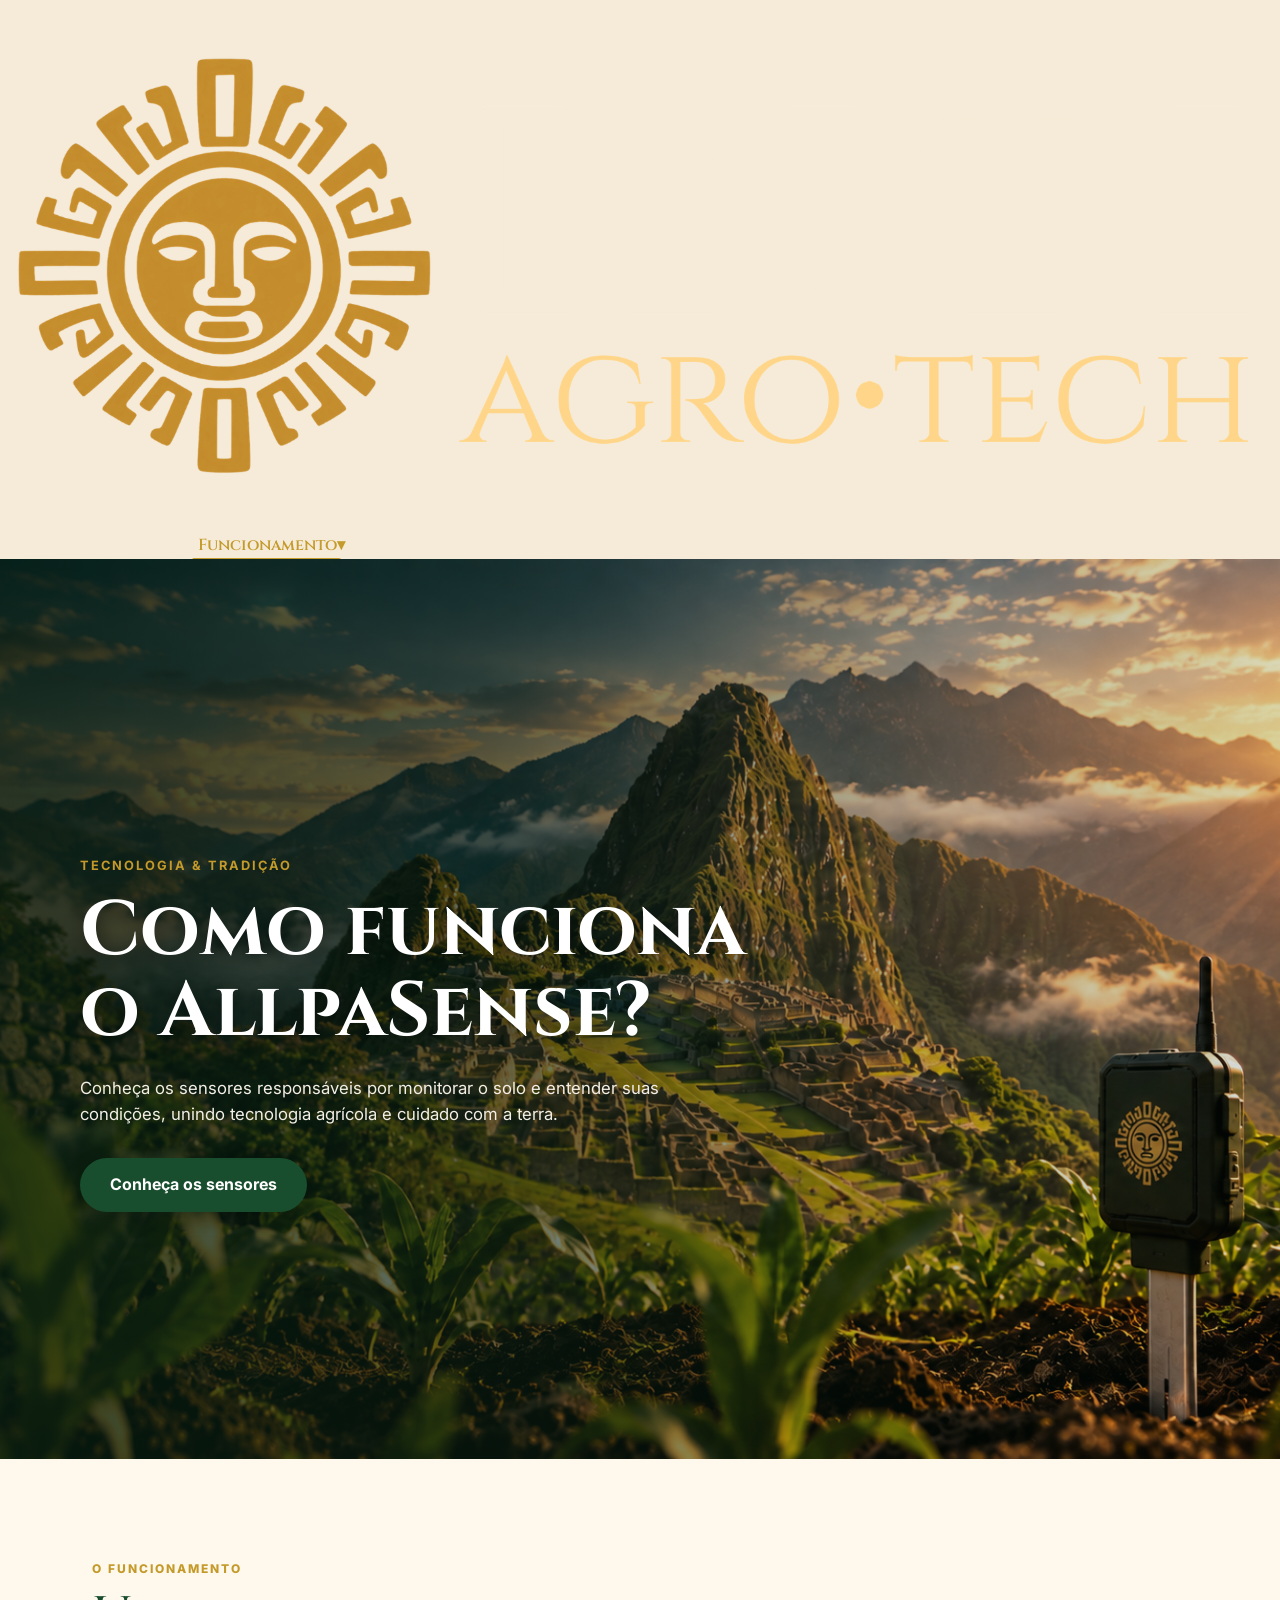
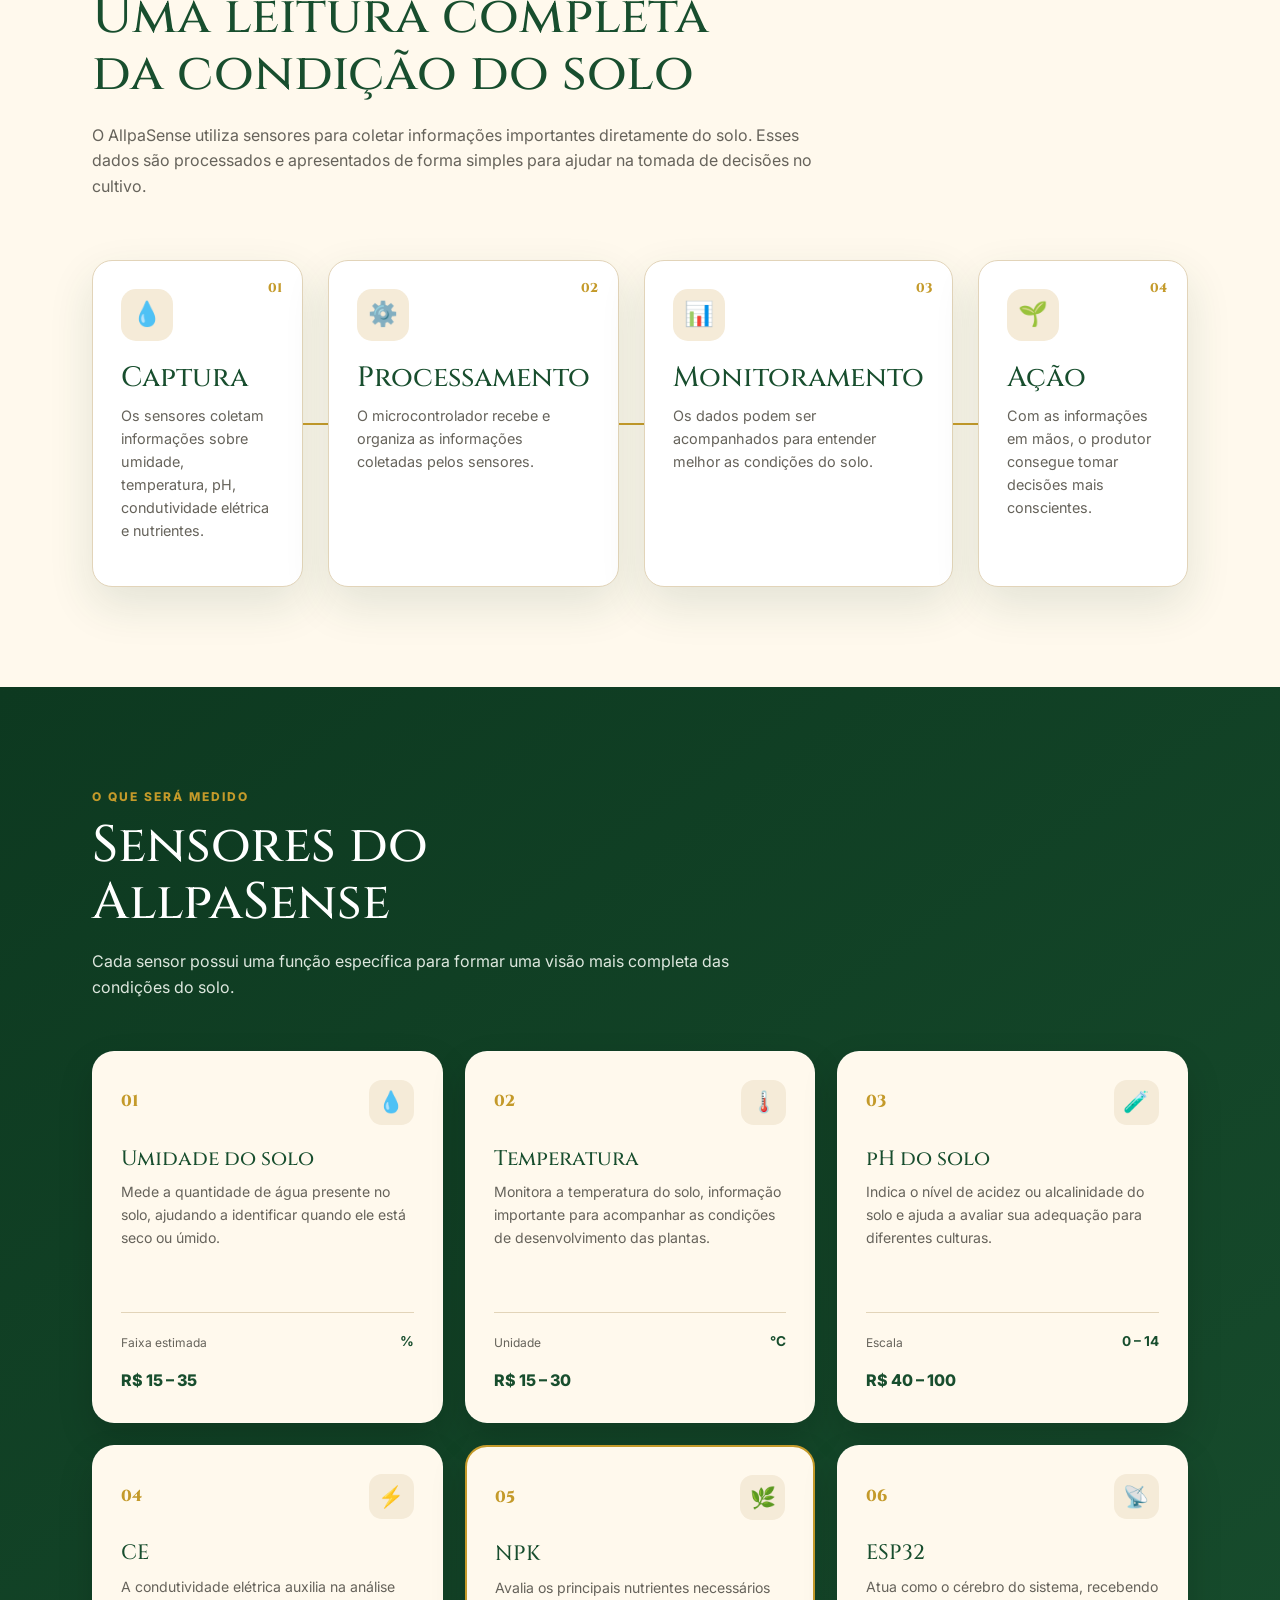
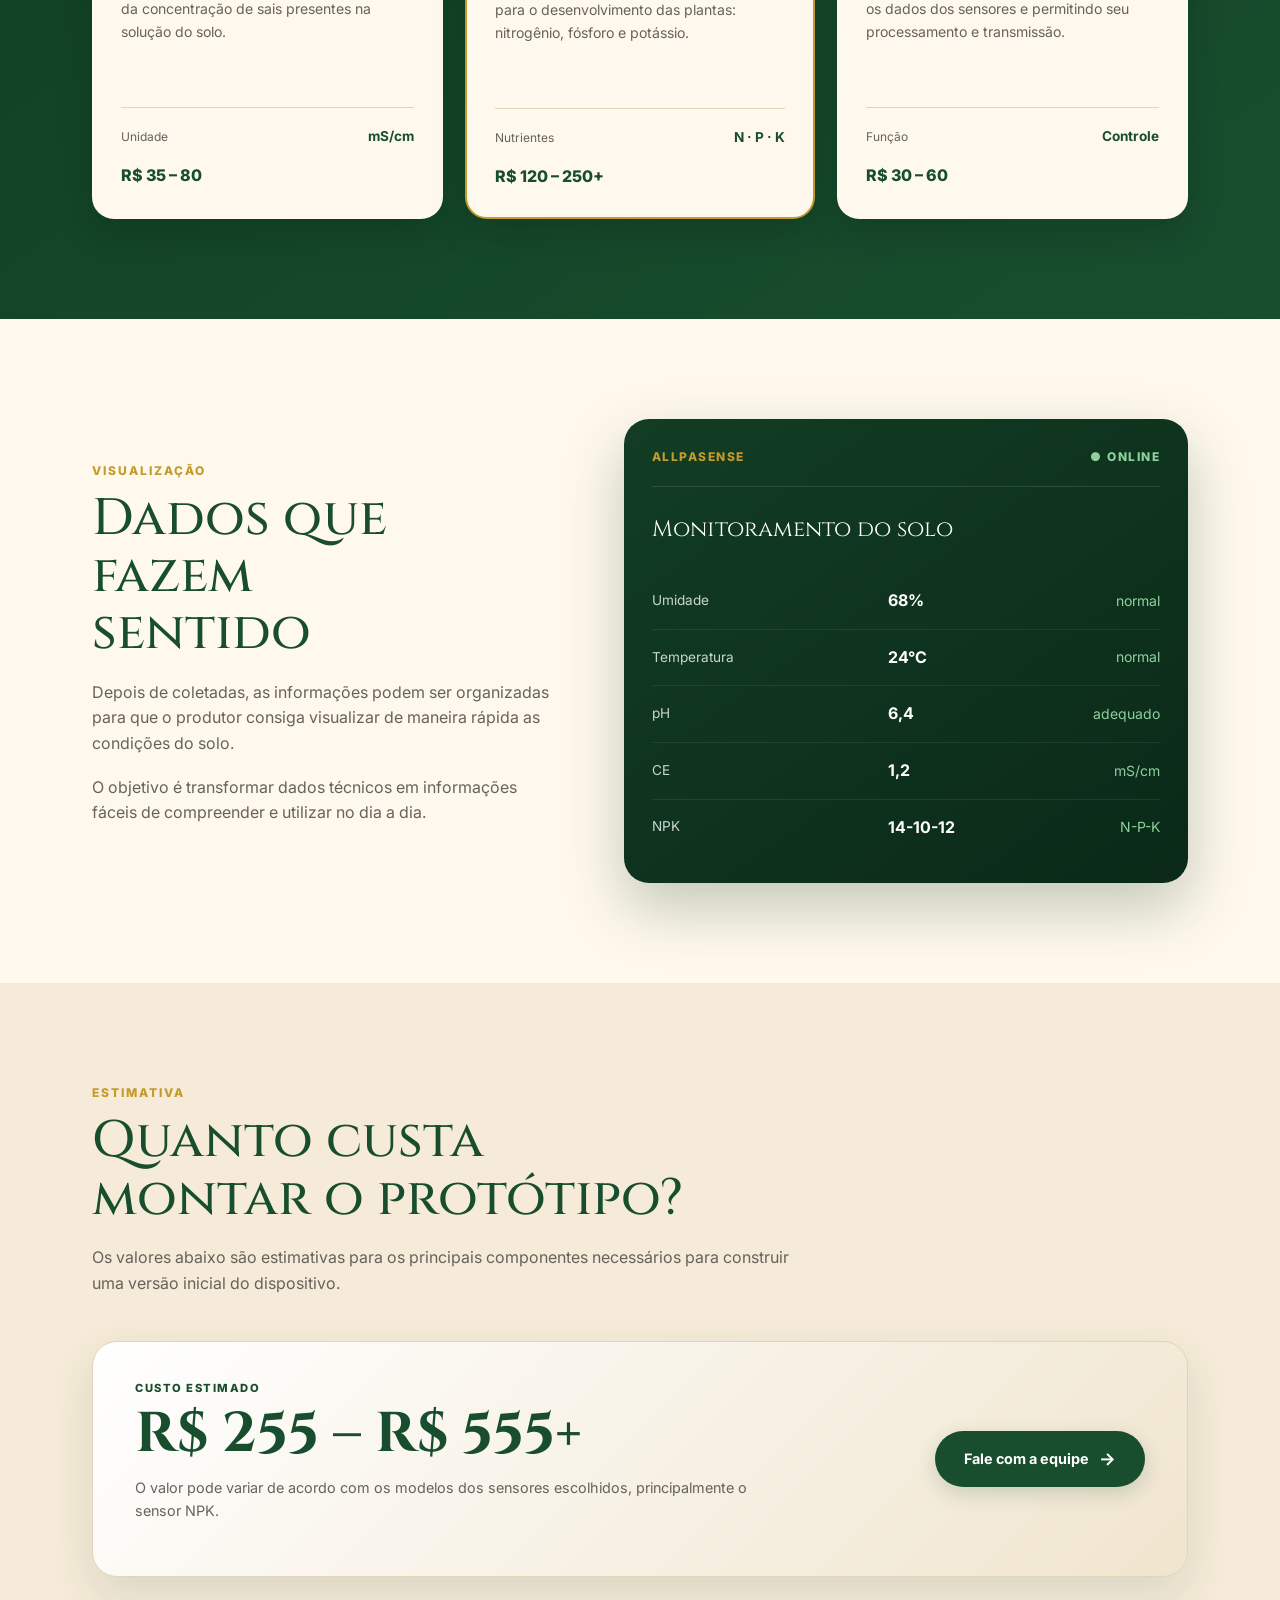
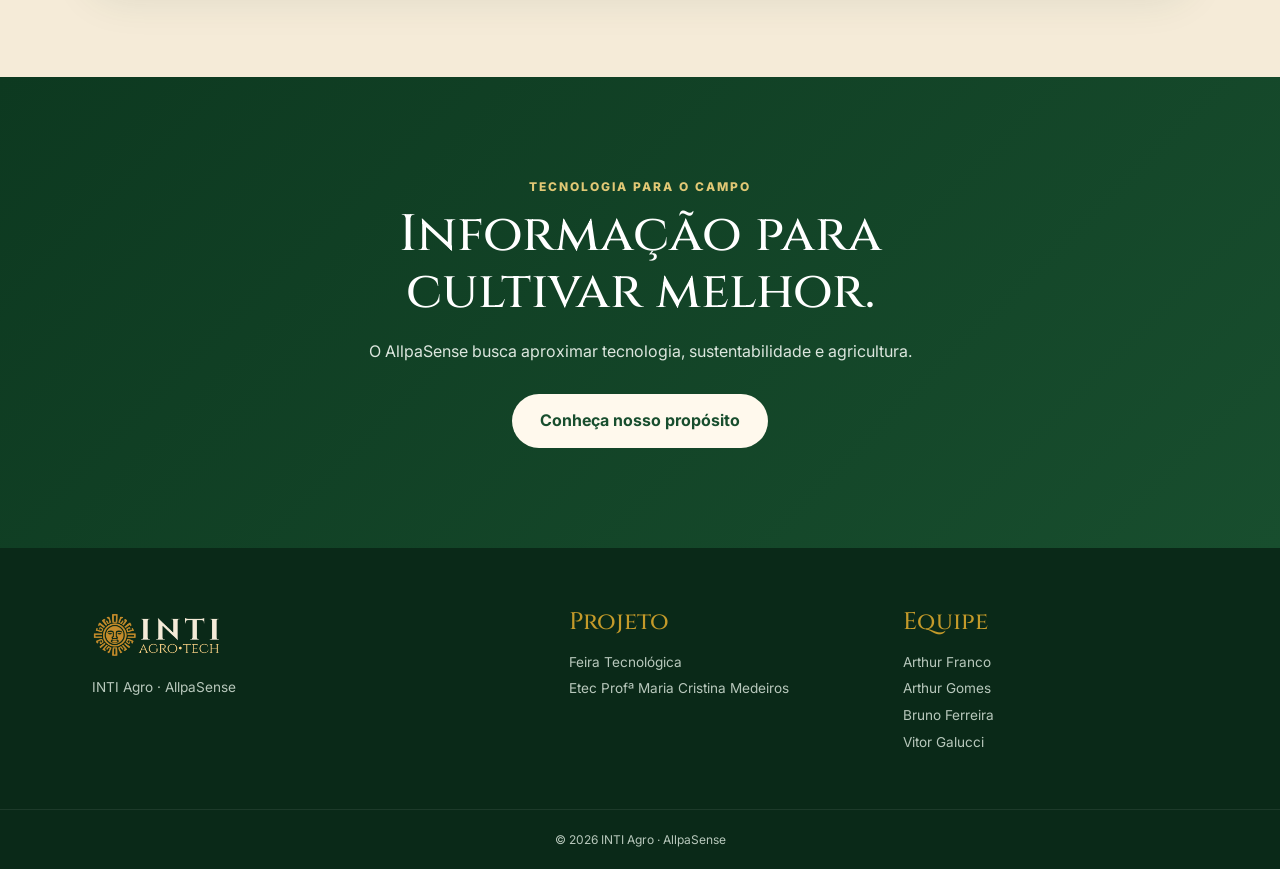
==== commit e9d4e0cc: "ajustes não terminados no header" ====
--- a/Site_Feira/cf.html
+++ b/Site_Feira/cf.html
@@ -7,6 +7,7 @@
 
     <title>Como funciona | INTI Agro</title>
 
+    <link rel="stylesheet" href="bootstrap-5.3.8-dist/css/bootstrap.min.css">
     <link rel="stylesheet" href="cf.css">
 
     <link rel="preconnect" href="https://fonts.googleapis.com">
@@ -25,55 +26,40 @@
     ========================== -->
 
     <header class="site-header">
-
-        <a href="home.html" class="logo-link">
-            <img src="img/LogoINTI.png" class="Logo" alt="Logo INTI">
-        </a>
-
-        <nav class="nav-bar">
-
+        <a href="home.html"><img src="img/LogoINTI.png" class="Logo" alt="Logo representando a cultura de plantação Inca"></a>
+        <nav class="nav-bar container">
             <ul class="nav-links">
-
-                <li>
-                    <a href="home.html" class="nav-link">
-                        Início
-                    </a>
+                <li class="nav-item dropdown">
+                    <a class="nav-link dropdown-toggle" href="home.html" id="dropdownHome" role="button" data-bs-toggle="dropdown" aria-expanded="false">Home</a>
+                    <ul class="dropdown-menu" aria-labelledby="dropdownHome">
+                        <li><a class="dropdown-item" href="home.html#home">Início</a></li>
+                        <li><a class="dropdown-item" href="home.html#introducao">Introdução</a></li>
+                        <li><a class="dropdown-item" href="home.html#conceitos">Conceitos</a></li>
+                        <li><a class="dropdown-item" href="home.html#inca">Relação Inca</a></li>
+                        <li><a class="dropdown-item" href="home.html#proposito">Propósito</a></li>
+                        <li><a class="dropdown-item" href="home.html#ods">ODS 2</a></li>
+                    </ul>
                 </li>
-
-                <li>
-                    <a href="cf.html" class="nav-link active">
-                        Funcionamento
-                    </a>
+                <li class="nav-item dropdown">
+                    <a class="nav-link nav-linkFocus dropdown-toggle" href="cf.html" id="dropdownCF" role="button" data-bs-toggle="dropdown" aria-expanded="false">Funcionamento▾</a>
+                    <ul class="dropdown-menu" aria-labelledby="dropdownCF">
+                        <li><a class="dropdown-item" href="cf.html#sensores">Sensores</a></li>
+                        <li><a class="dropdown-item" href="cf.html">Introdução</a></li>
+                        <li><a class="dropdown-item" href="cf.html#dashboard">Dashboard</a></li>
+                        <li><a class="dropdown-item" href="cf.html#cost">Custo</a></li>
+                    </ul>
                 </li>
-
-                <li>
-                    <a href="home.html#proposito" class="nav-link">
-                        Propósito
-                    </a>
+                <li class="nav-item dropdown">
+                    <a class="nav-link dropdown-toggle" href="doacao.html" id="dropdownDoacao" role="button" data-bs-toggle="dropdown" aria-expanded="false">Apoie</a>
+                    <ul class="dropdown-menu" aria-labelledby="dropdownDoacao">
+                        <li><a class="dropdown-item" href="doacao.html#formas-apoio">Formas de apoio</a></li>
+                        <li><a class="dropdown-item" href="doacao.html#investidor">Investidor</a></li>
+                        <li><a class="dropdown-item" href="doacao.html#apoio-ajuda">Onde o apoio ajuda</a></li>
+                    </ul>
                 </li>
-
-                <li>
-                    <a href="home.html#ods" class="nav-link">
-                        ODS 2
-                    </a>
-                </li>
-
-                 <li>
-                    <a href="doacao.html" class="nav-link">
-                        Apoie
-                    </a>
-                </li>
-
-                <li>
-                    <a href="contato.html" class="nav-link">
-                        Contato
-                    </a>
-                </li>
-
+                <li><a href="contato.html" class="nav-link">Contato</a></li>
             </ul>
-
         </nav>
-
     </header>
 
 
@@ -84,7 +70,11 @@
     <section class="hero">
 
         <div class="hero-overlay"></div>
-
+    </footer>
+
+        <script src="bootstrap-5.3.8-dist/js/bootstrap.bundle.min.js"></script>
+
+    </body>
         <div class="hero-inner">
 
             <p class="eyebrow">
--- a/Site_Feira/cf.css
+++ b/Site_Feira/cf.css
@@ -15,6 +15,8 @@
    VARIÁVEIS
 ===================================================== */
 
+
+
 :root {
 
     --bege: #F5EBD8;
@@ -118,133 +120,83 @@
    CABEÇALHO
 ===================================================== */
 
-.site-header {
-
-    position: fixed;
-
-    top: 0;
-
-    left: 0;
-
-    right: 0;
-
-    z-index: 999;
-
-    min-height: 75px;
-
+
+.dropdown-menu{
+    background-color: #c49b2ab6;
+    border: none;
+}
+
+.dropdown-item{
+    color: #fff;
+    font-weight: 600;
+}
+
+.nav-links {
+    list-style: none;
+    margin: 0;
+    padding: 0;
     display: flex;
-
-    justify-content: center;
-
+    gap: 1rem;
     align-items: center;
-
-    padding: 8px 20px;
-
-    background: rgba(13, 57, 32, 0.20);
-
-    backdrop-filter: blur(8px);
-
-    -webkit-backdrop-filter: blur(8px);
-
-}
-
-
-.logo-link {
-
-    display: flex;
-
-    align-items: center;
-
-}
-
-
-.Logo {
-
-    width: 150px;
-
-    height: auto;
-
-    margin-right: 25px;
-
-}
-
-
-.nav-bar {
-
-    display: flex;
-
-    align-items: center;
-
-}
-
-
-.nav-links {
-
-    list-style: none;
-
-    display: flex;
-
-    align-items: center;
-
-    gap: 10px;
-
-}
-
+    font-family: "Cinzel", serif;
+    font-weight: 400;
+    font-style: normal;
+    margin-right: 5em;
+}
+
+.nav-links li {
+    display: inline;
+}
 
 .nav-link {
-
+    display: inline-block;
+    padding: 0.15rem 0.6rem;
+    color: var(--bege);
+    text-decoration: none;
     position: relative;
-
-    display: inline-block;
-
-    padding: 8px 10px;
-
-    color: var(--bege);
-
-    font-family: "Cinzel", serif;
-
-    font-size: 0.9rem;
-
     font-weight: 600;
-
-    transition: 0.25s ease;
-
-}
-
+    font-size: 1em;
+    line-height: 1;
+}
+
+.nav-linkFocus {
+    color: var(--dourado);
+}
+
+.nav-link:focus{
+    color: #c49b2ac8;
+}
+
+.nav-linkFocus::after {
+    content: "";
+    position: absolute;
+    left: 0%;
+    right: 8%;
+    bottom: -6px;
+    height: 3px;
+    background: var(--dourado);
+    border-radius: 2px;
+}
 
 .nav-link:hover {
-
-    color: var(--dourado-claro);
-
-}
-
+    color: #c49b2ac8;
+}
 
 .nav-link.active {
-
     color: var(--dourado);
-
-}
-
+}
 
 .nav-link.active::after {
-
     content: "";
-
     position: absolute;
-
-    left: 10%;
-
-    right: 10%;
-
-    bottom: 0;
-
+    left: 8%;
+    right: 8%;
+    bottom: -6px;
     height: 3px;
-
     background: var(--dourado);
-
-    border-radius: 5px;
-
-}
+    border-radius: 2px;
+}
+
 
 
 /* =====================================================
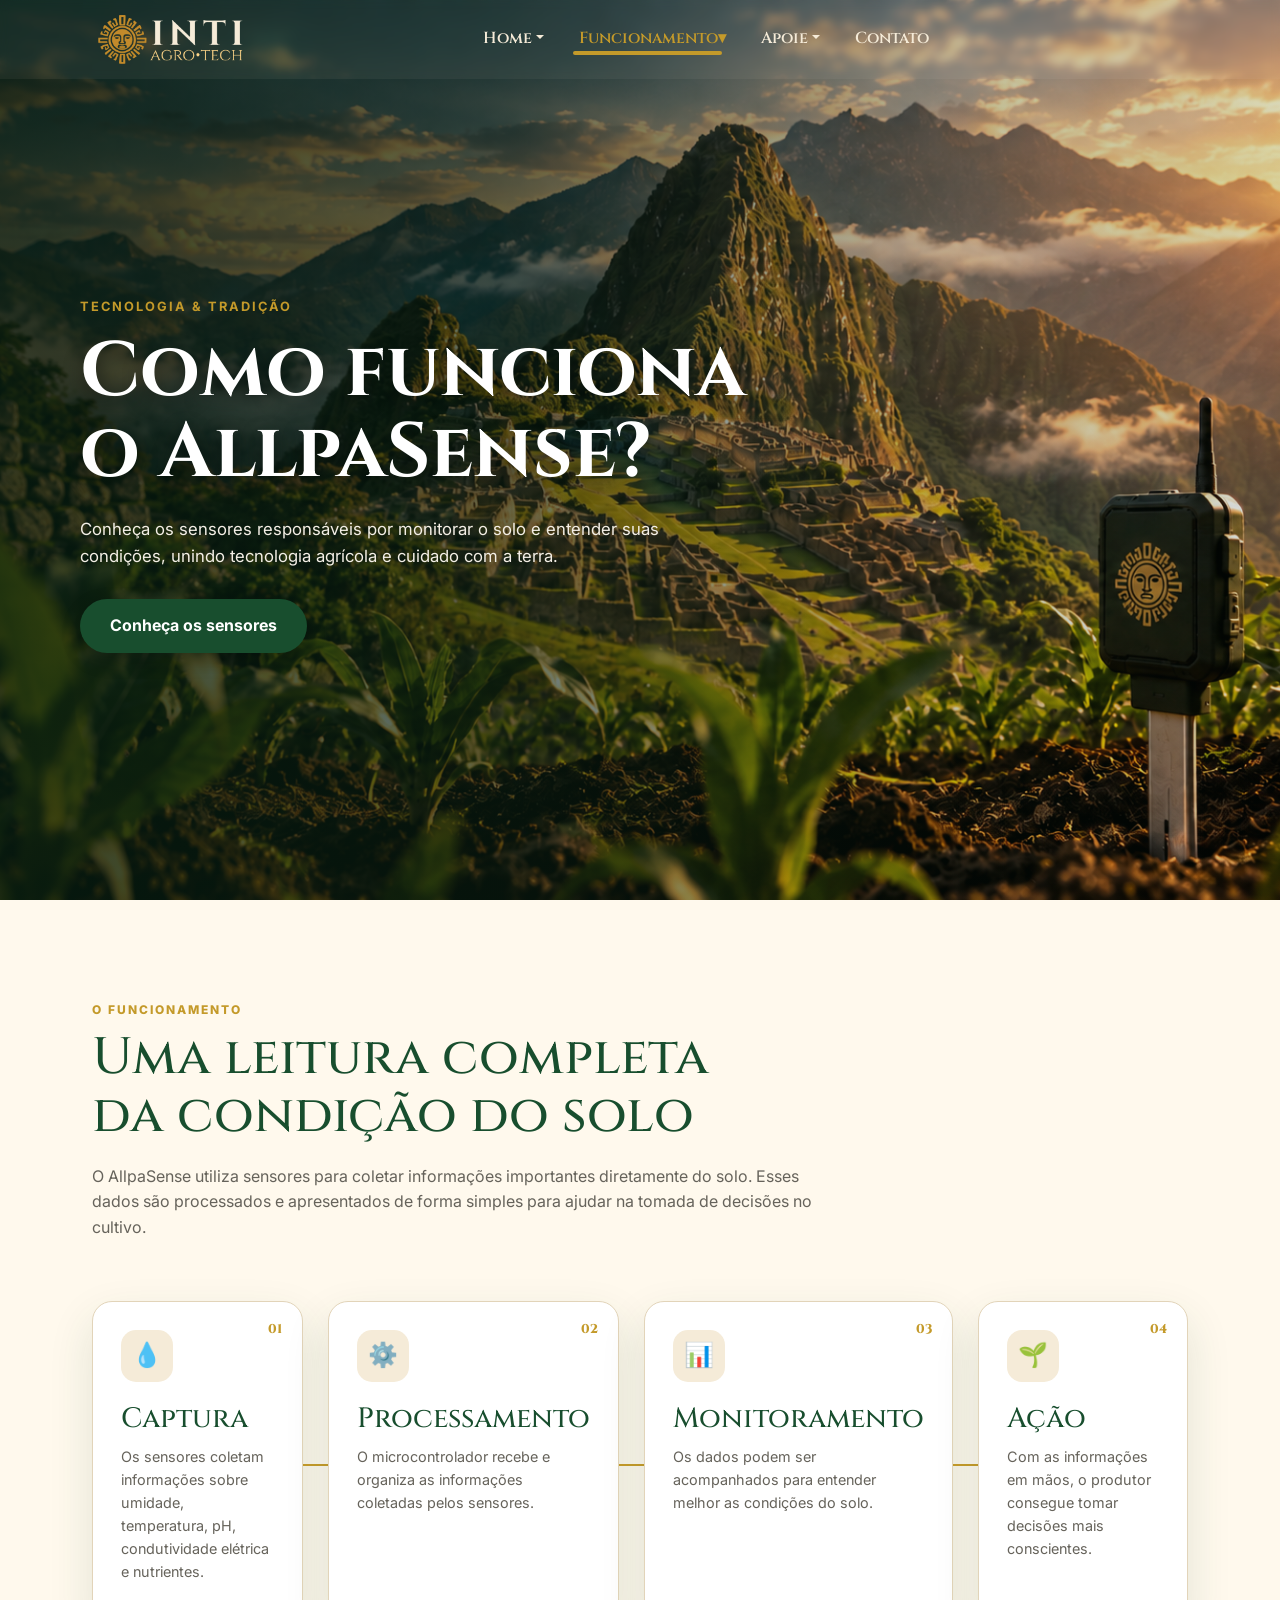
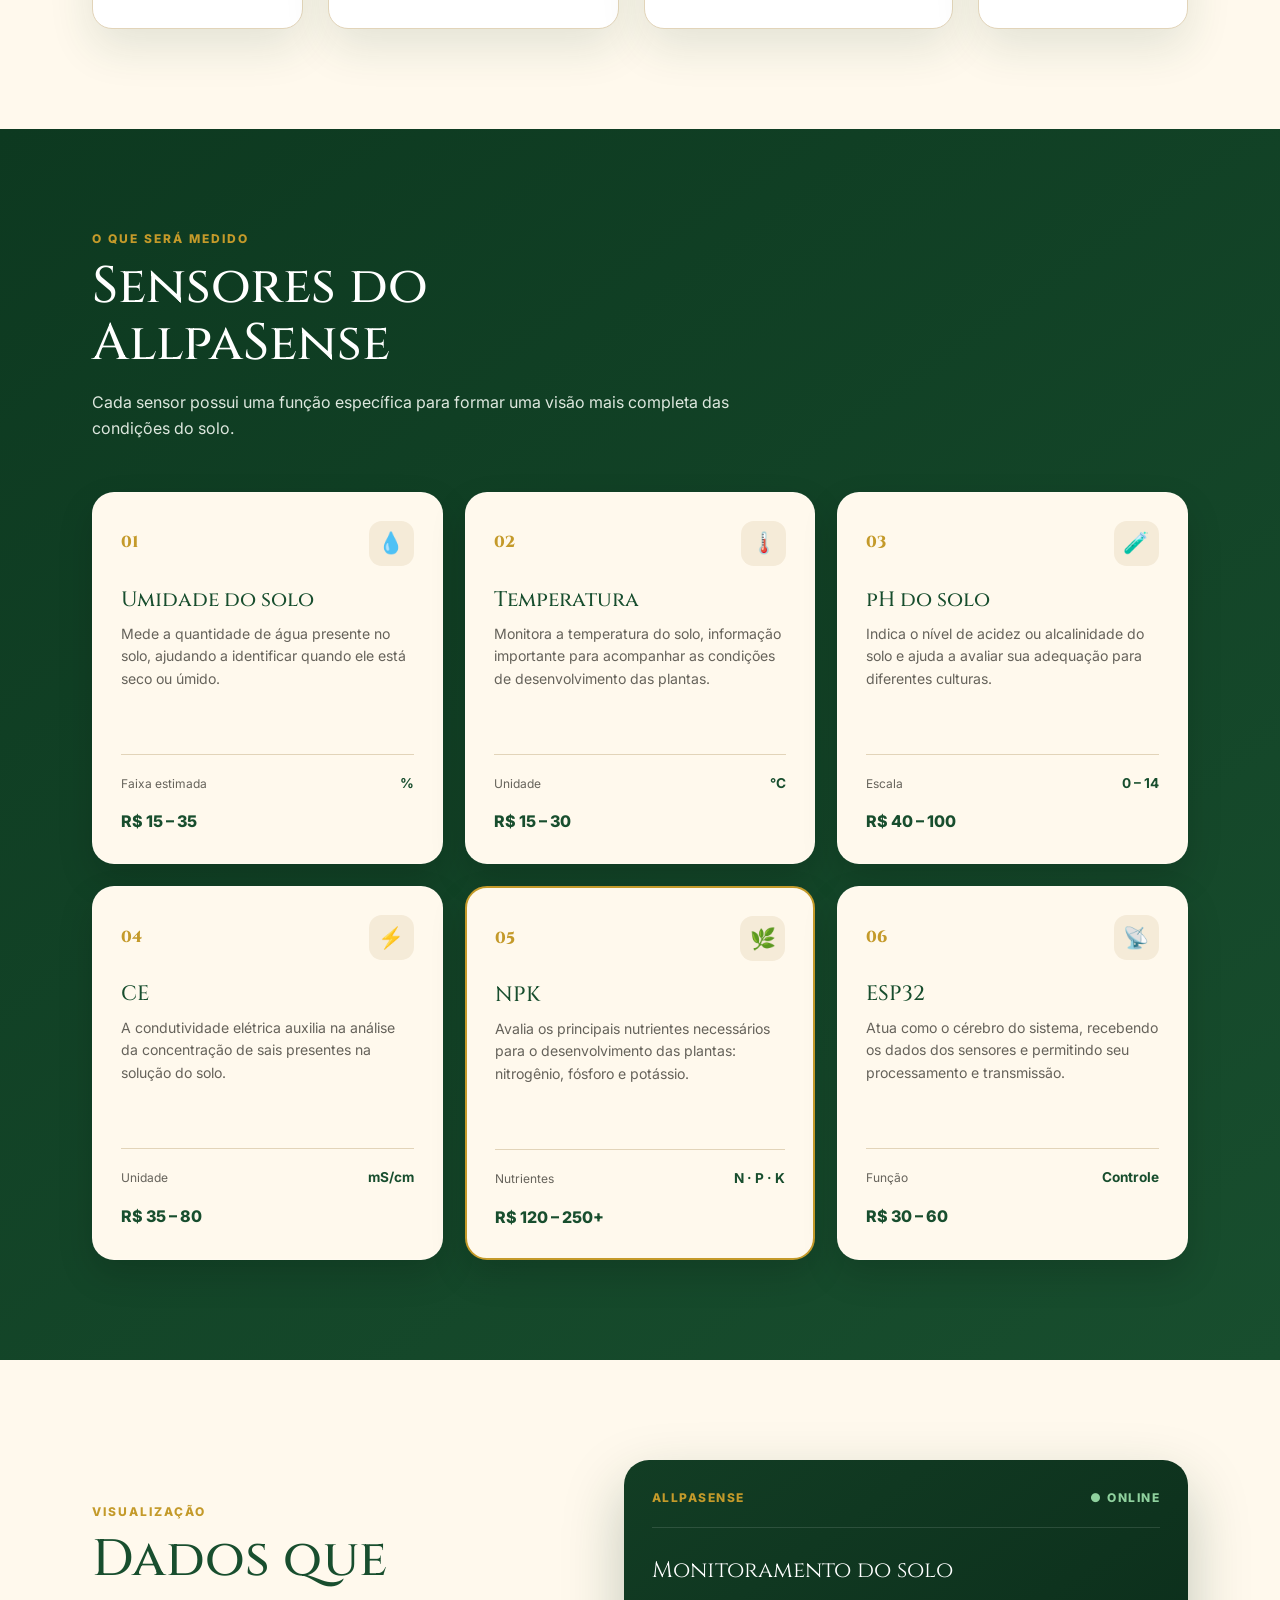
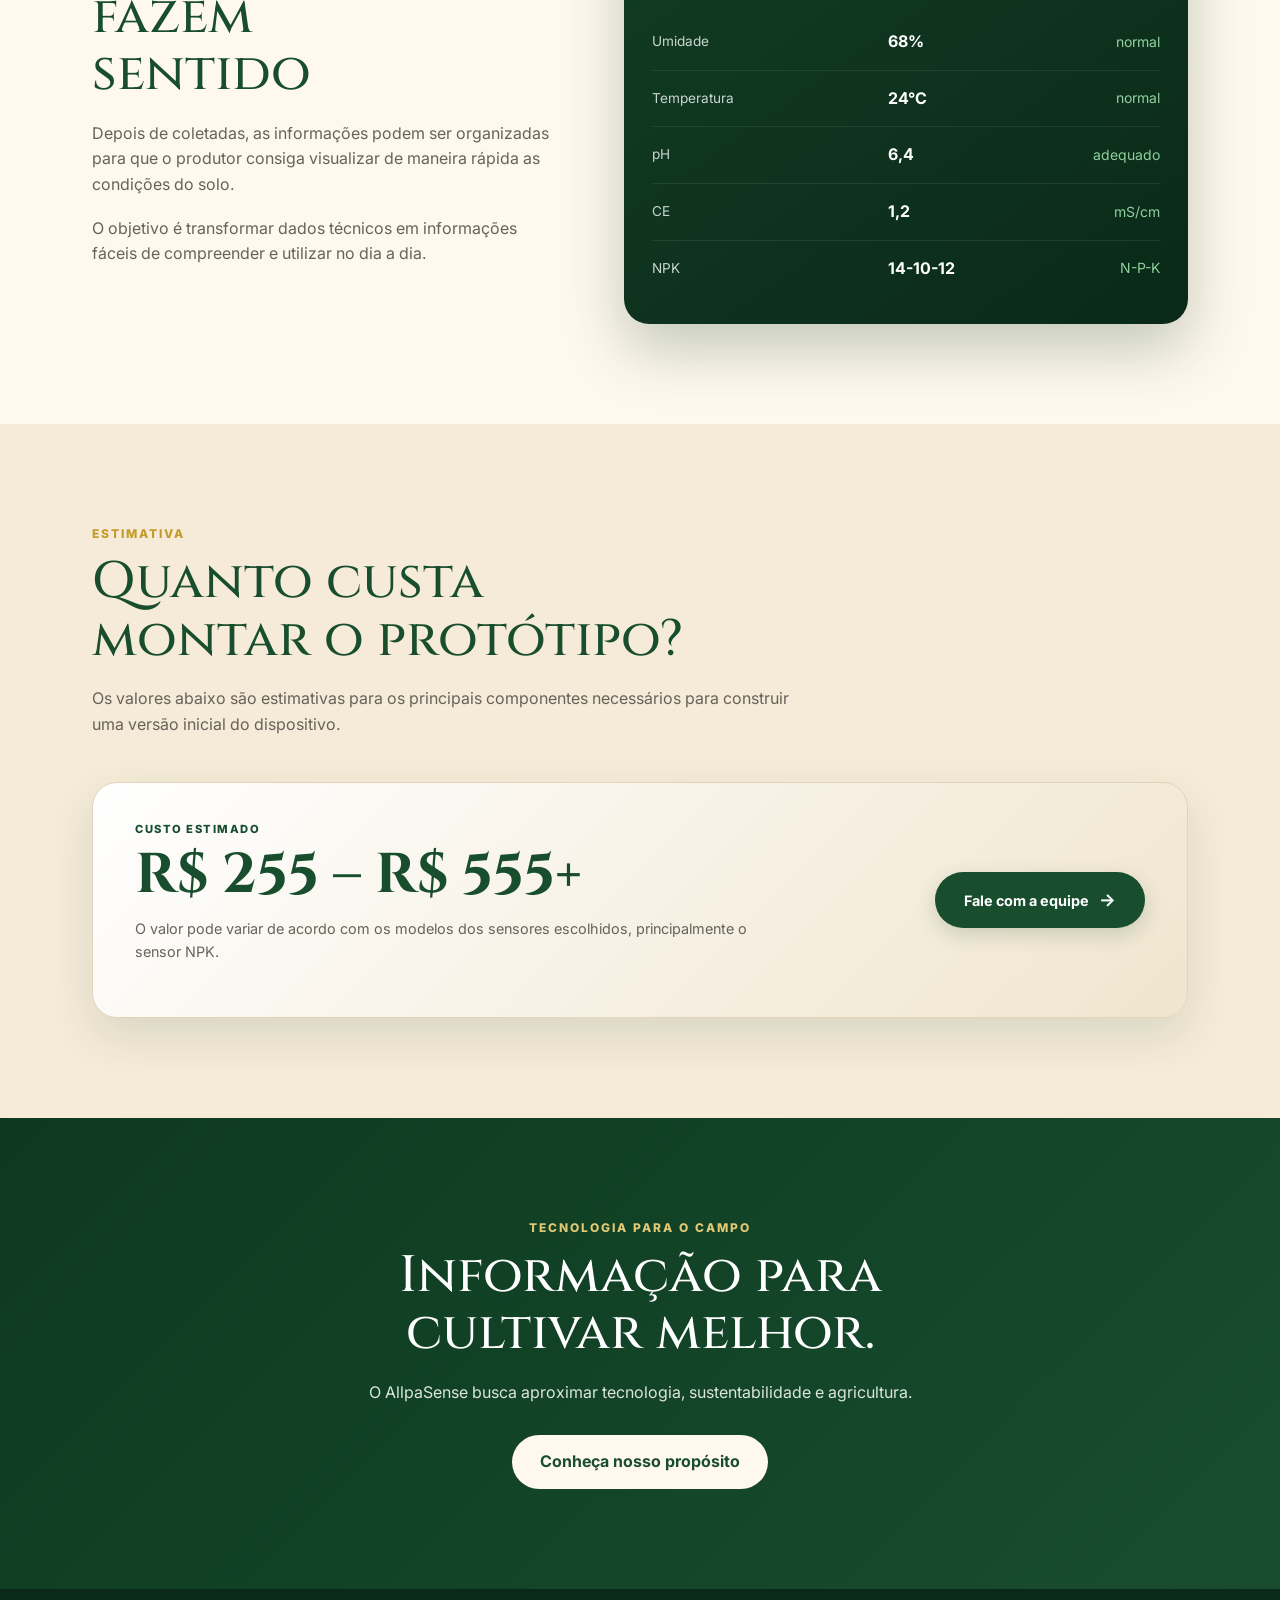
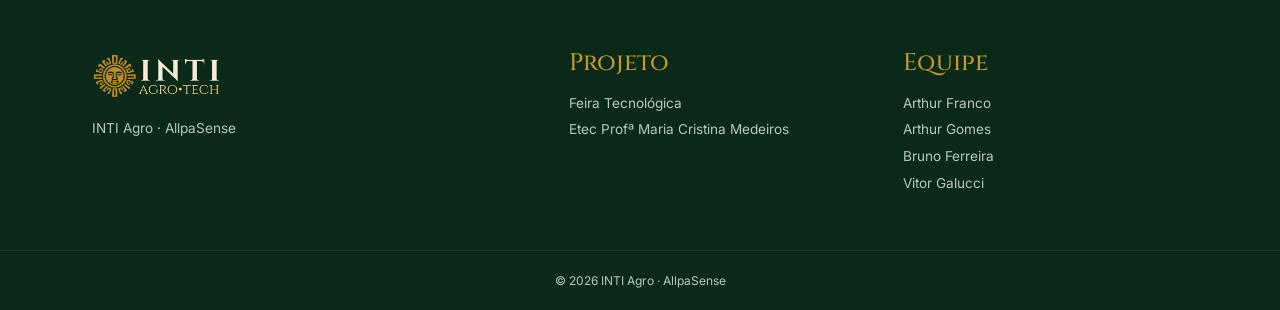
==== commit 3bbd4819: "mais alguns ajustes" ====
--- a/Site_Feira/cf.html
+++ b/Site_Feira/cf.html
@@ -5,13 +5,14 @@
     <meta charset="UTF-8">
     <meta name="viewport" content="width=device-width, initial-scale=1.0">
 
-    <title>Como funciona | INTI Agro</title>
+    <title>INTI - Funcionamento</title>
 
     <link rel="stylesheet" href="bootstrap-5.3.8-dist/css/bootstrap.min.css">
     <link rel="stylesheet" href="cf.css">
 
     <link rel="preconnect" href="https://fonts.googleapis.com">
     <link rel="preconnect" href="https://fonts.gstatic.com" crossorigin>
+    <script src="JavaScript.js" defer></script>
 
     <link
         href="https://fonts.googleapis.com/css2?family=Cinzel:wght@500;600;700;800&family=Inter:wght@400;500;600;700&display=swap"
--- a/Site_Feira/cf.css
+++ b/Site_Feira/cf.css
@@ -119,7 +119,38 @@
 /* =====================================================
    CABEÇALHO
 ===================================================== */
-
+.site-header {
+    position: fixed;
+    top: 0;
+    left: 0;
+    right: 0;
+    z-index: 999;
+    transition: background 0.28s ease, box-shadow 0.28s ease;
+    background: rgba(245, 235, 216, 0.06);
+    backdrop-filter: blur(4px);
+    display: flex;
+    justify-content: center;
+    align-items: center;
+    padding: 0.5rem 1rem;
+}
+
+.site-header.scrolled {
+    background: var(--verde-escuro);
+    box-shadow: 0 4px 18px rgba(0, 0, 0, 0.08);
+}
+
+.nav-bar {
+    display: flex;
+    align-items: center;
+    justify-content: center;
+    padding: 0.5rem 1rem;
+    gap: 1rem;
+}
+
+.Logo {
+    width: 150px;
+    margin-left: 5em;
+}
 
 .dropdown-menu{
     background-color: #c49b2ab6;
@@ -178,6 +209,21 @@
     border-radius: 2px;
 }
 
+.nav-linkFocusCTT{
+    color: var(--dourado);
+}
+
+.nav-linkFocusCTT::after{
+    content: "";
+    position: absolute;
+    left: 8%;
+    right: 8%;
+    bottom: -6px;
+    height: 3px;
+    background: var(--dourado);
+    border-radius: 2px;
+}
+
 .nav-link:hover {
     color: #c49b2ac8;
 }
@@ -197,8 +243,6 @@
     border-radius: 2px;
 }
 
-
-
 /* =====================================================
    BANNER
    MESMO ESTILO VISUAL DA HOME
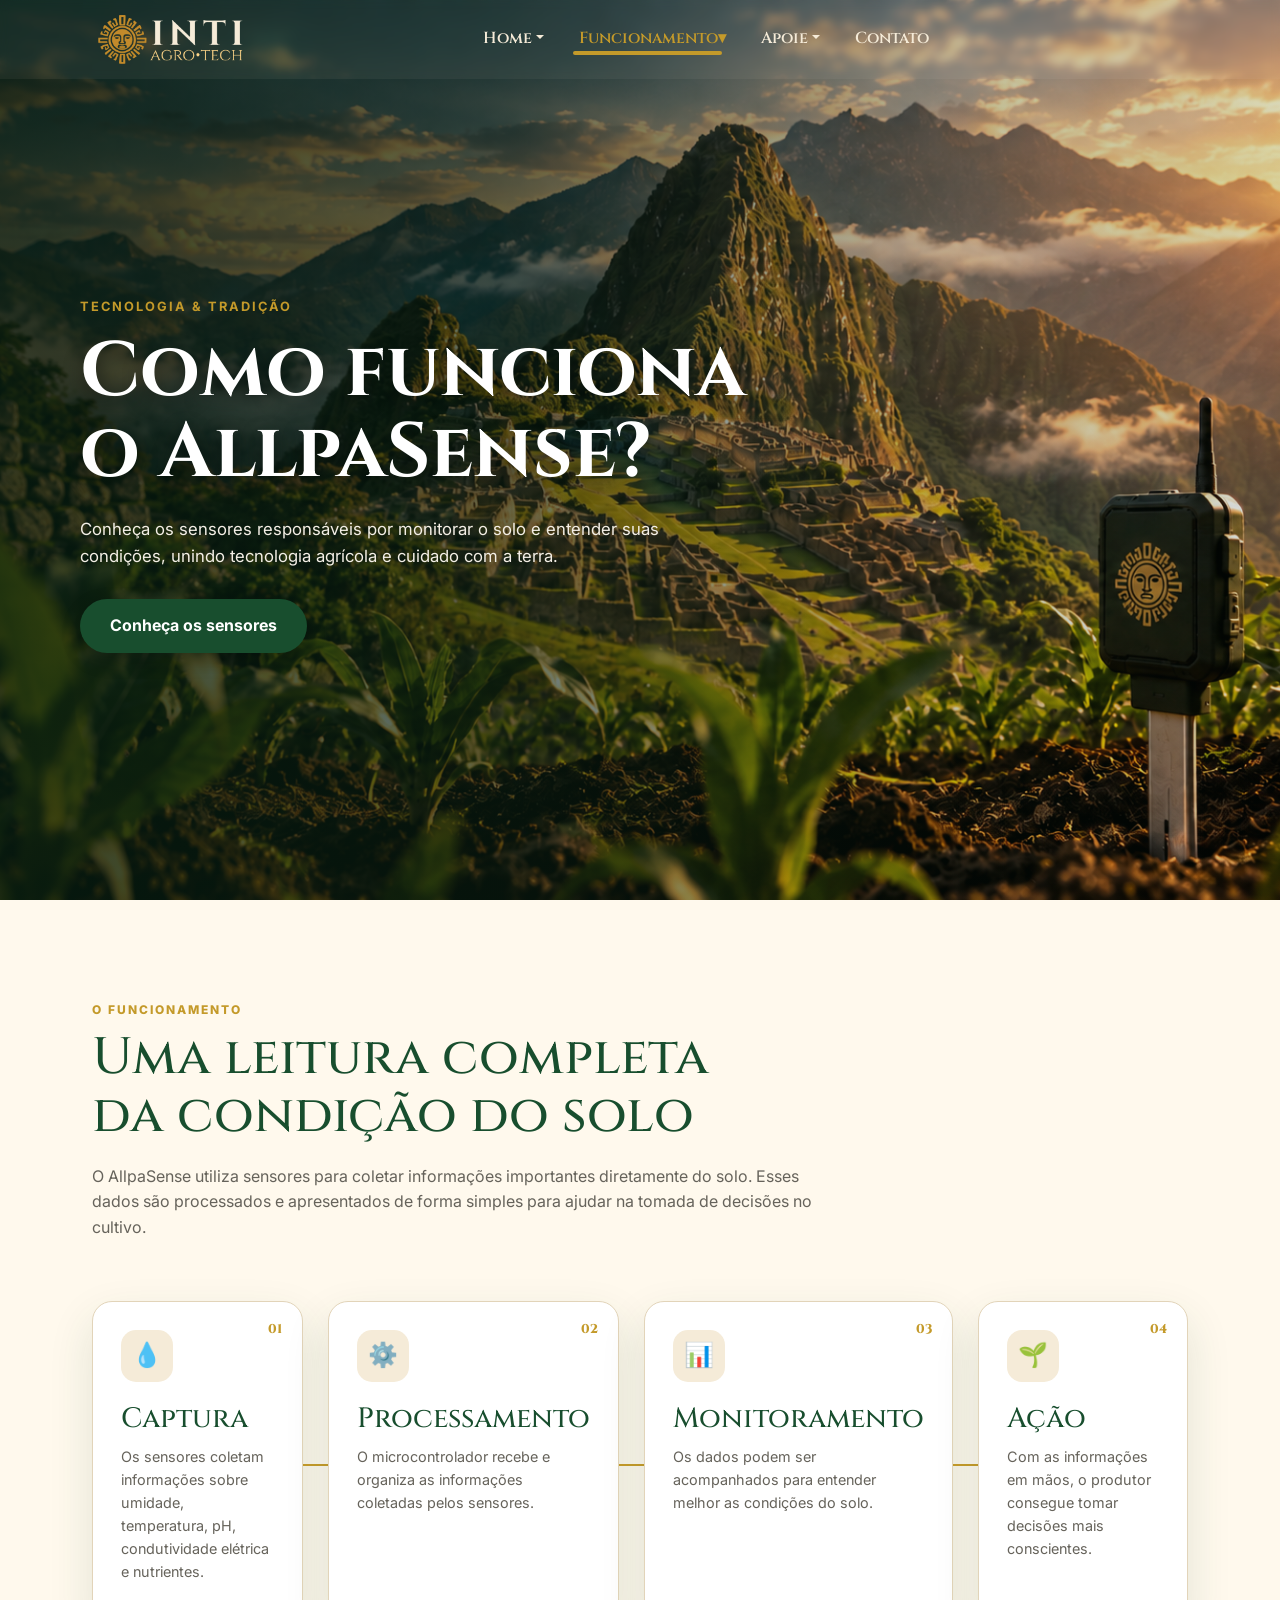
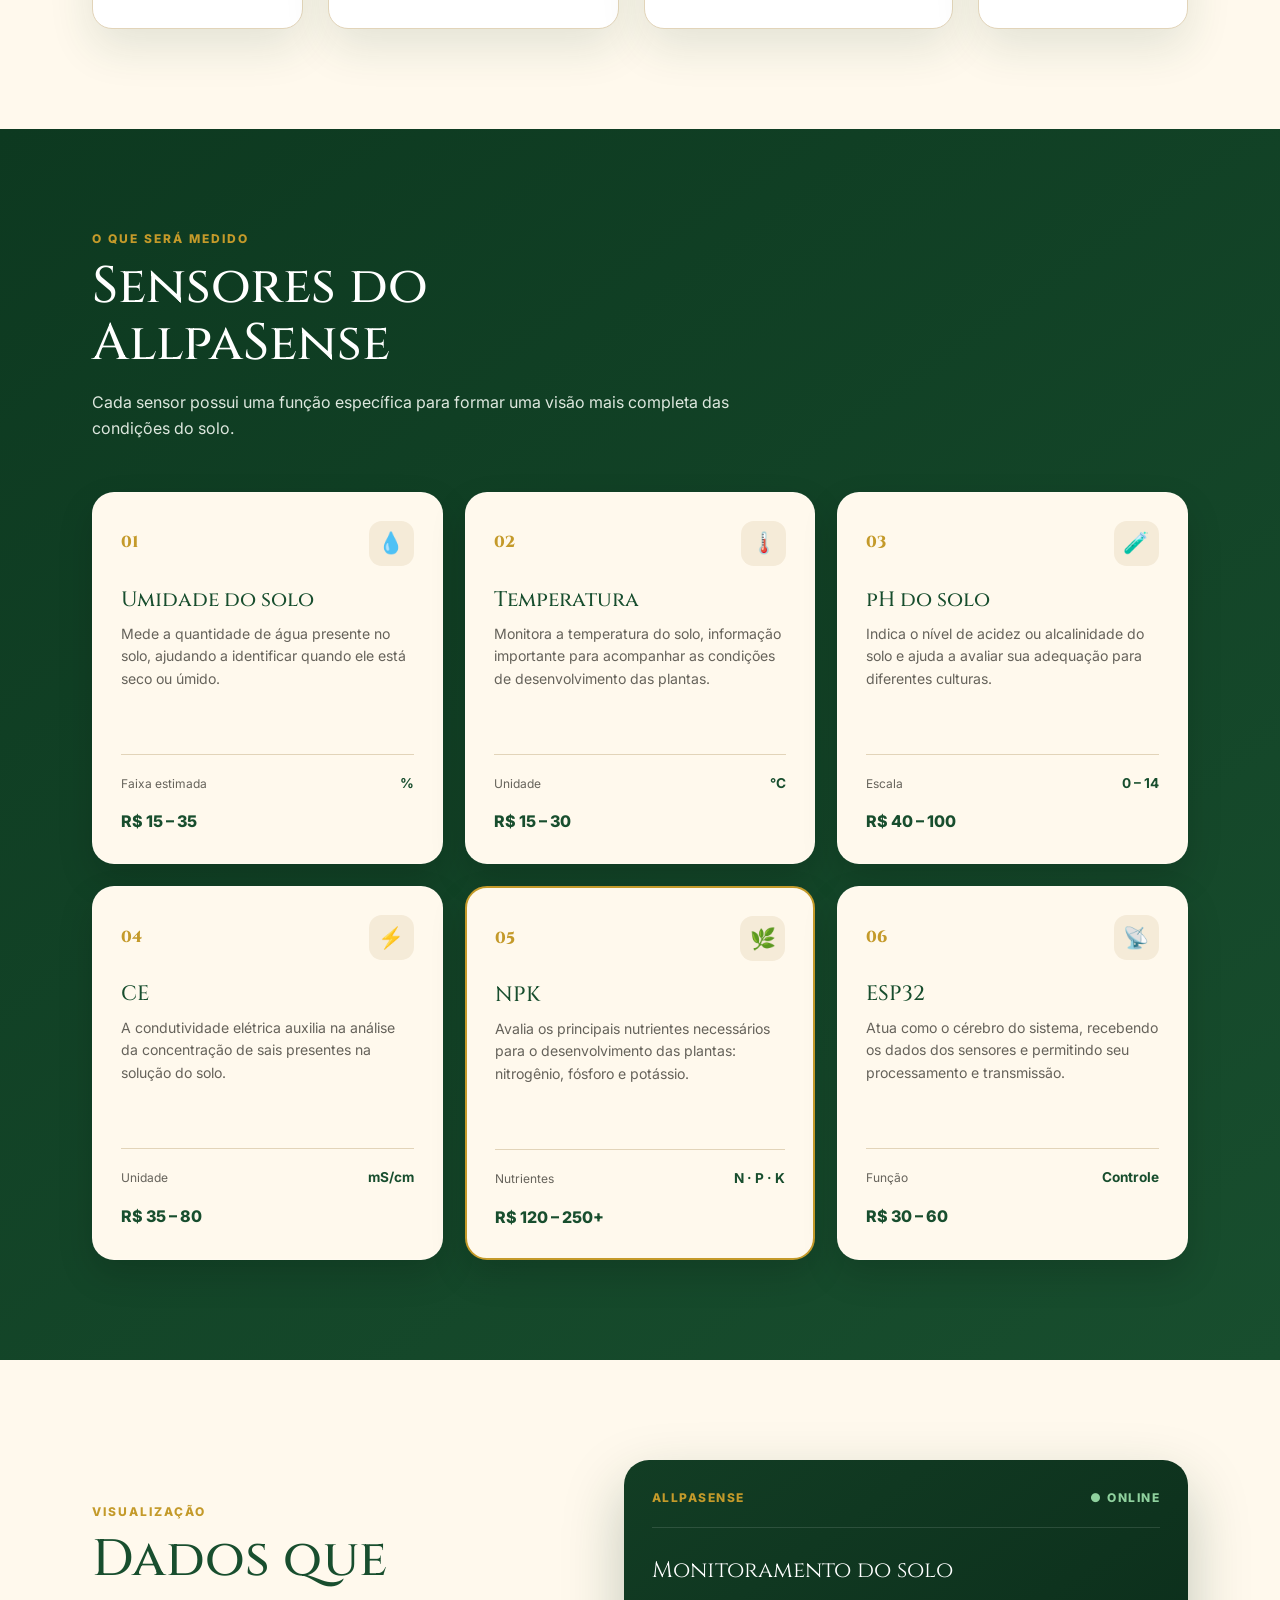
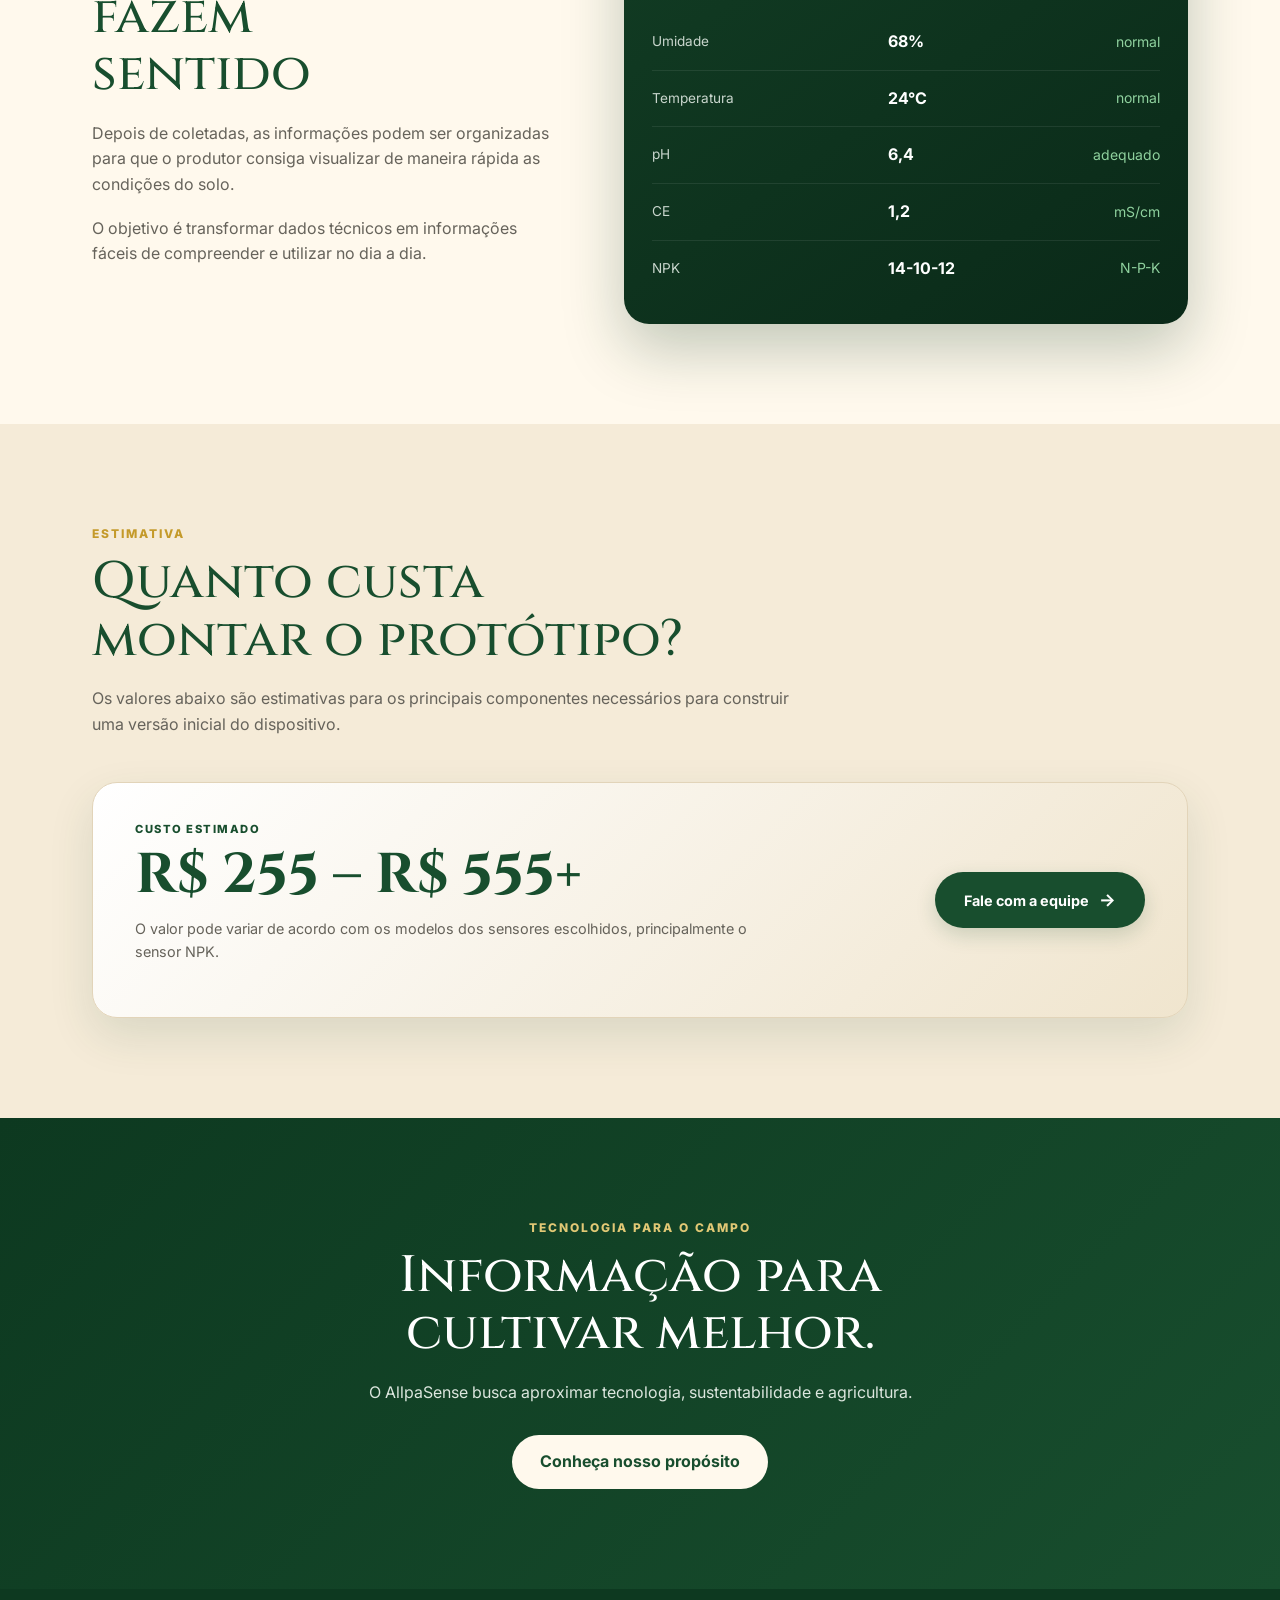
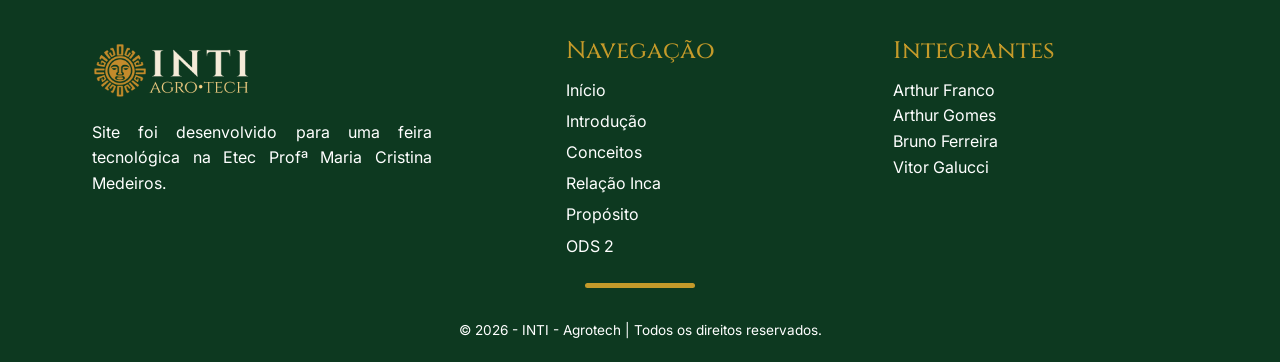
==== commit 306a0ff1: "ajustes terminados" ====
--- a/Site_Feira/cf.html
+++ b/Site_Feira/cf.html
@@ -44,8 +44,8 @@
                 <li class="nav-item dropdown">
                     <a class="nav-link nav-linkFocus dropdown-toggle" href="cf.html" id="dropdownCF" role="button" data-bs-toggle="dropdown" aria-expanded="false">Funcionamento▾</a>
                     <ul class="dropdown-menu" aria-labelledby="dropdownCF">
+                        <li><a class="dropdown-item" href="cf.html#intro">Introdução</a></li>
                         <li><a class="dropdown-item" href="cf.html#sensores">Sensores</a></li>
-                        <li><a class="dropdown-item" href="cf.html">Introdução</a></li>
                         <li><a class="dropdown-item" href="cf.html#dashboard">Dashboard</a></li>
                         <li><a class="dropdown-item" href="cf.html#cost">Custo</a></li>
                     </ul>
@@ -55,7 +55,7 @@
                     <ul class="dropdown-menu" aria-labelledby="dropdownDoacao">
                         <li><a class="dropdown-item" href="doacao.html#formas-apoio">Formas de apoio</a></li>
                         <li><a class="dropdown-item" href="doacao.html#investidor">Investidor</a></li>
-                        <li><a class="dropdown-item" href="doacao.html#apoio-ajuda">Onde o apoio ajuda</a></li>
+                        <li><a class="dropdown-item" href="doacao.html#apoio">Onde o apoio ajuda</a></li>
                     </ul>
                 </li>
                 <li><a href="contato.html" class="nav-link">Contato</a></li>
@@ -109,7 +109,7 @@
              INTRODUÇÃO
         ========================== -->
 
-        <section class="intro section">
+        <section id="intro" class="intro section">
 
             <div class="container">
 
@@ -551,7 +551,7 @@
              DASHBOARD
         ========================== -->
 
-        <section class="dashboard section">
+        <section id="dashboard" class="dashboard section">
 
             <div class="container dashboard-grid">
 
@@ -699,7 +699,7 @@
              CUSTO
         ========================== -->
 
-        <section class="cost section">
+        <section id="cost" class="cost section">
 
             <div class="container">
 
@@ -804,77 +804,33 @@
          RODAPÉ
     ========================== -->
 
-    <footer class="footer">
-
-        <div class="container footer-inner">
-
-            <div>
-
-                <img
-                    src="img/LogoINTI.png"
-                    class="footer-logo"
-                    alt="Logo INTI">
-
-                <p>
-                    INTI Agro · AllpaSense
-                </p>
-
+        <footer class="site-footer">
+            <div class="container">
+                <div class="footer-content">
+                    <div class="footer-about">
+                        <img class="footer-logo" src="img/LogoINTI.png" alt="Logo INTI">
+                        <p class="texto">Site foi desenvolvido para uma feira tecnológica na Etec Profª Maria Cristina Medeiros.</p>
+                    </div>
+                    <nav class="footer-navigation" aria-label="Navegação do rodapé">
+                        <h3 class="subtitulo">Navegação</h3>
+                        <ul>
+                            <li><a class="texto" href="#home">Início</a></li>
+                            <li><a class="texto" href="#introducao">Introdução</a></li>
+                            <li><a class="texto" href="#conceitos">Conceitos</a></li>
+                            <li><a class="texto" href="#inca">Relação Inca</a></li>
+                            <li><a class="texto" href="#proposito">Propósito</a></li> 
+                            <li><a class="texto" href="#ods">ODS 2</a></li>
+                        </ul>
+                    </nav>
+                    <div class="footer-team">
+                        <h3 class="subtitulo">Integrantes</h3>
+                        <p class="texto">Arthur Franco<br>Arthur Gomes<br>Bruno Ferreira<br>Vitor Galucci</p>
+                    </div>
+                </div>
+                <hr>
+                <p class="footer-copyright">&copy; 2026 - INTI - Agrotech | Todos os direitos reservados.</p>
             </div>
-
-
-            <div>
-
-                <h4>
-                    Projeto
-                </h4>
-
-                <p>
-                    Feira Tecnológica
-                </p>
-
-                <p>
-                    Etec Profª Maria Cristina Medeiros
-                </p>
-
-            </div>
-
-
-            <div>
-
-                <h4>
-                    Equipe
-                </h4>
-
-                <p>
-                    Arthur Franco
-                </p>
-
-                <p>
-                    Arthur Gomes
-                </p>
-
-                <p>
-                    Bruno Ferreira
-                </p>
-
-                <p>
-                    Vitor Galucci
-                </p>
-
-            </div>
-
-        </div>
-
-
-        <div class="footer-bottom">
-
-            <p>
-                © 2026 INTI Agro · AllpaSense
-            </p>
-
-        </div>
-
-    </footer>
+        </footer>
 
 
 </body>
--- a/Site_Feira/cf.css
+++ b/Site_Feira/cf.css
@@ -18,6 +18,7 @@
 
 
 :root {
+    --transition-smooth: all 0.3s ease-in-out;
 
     --bege: #F5EBD8;
 
@@ -1183,378 +1184,99 @@
 /* =====================================================
    FOOTER
 ===================================================== */
-
-.footer {
-
-    background: #0A2918;
-
-    color: #FFFFFF;
-
-    padding-top: 60px;
-
-}
-
-
-.footer-inner {
-
+.site-footer {
+    padding: 3rem 0 1.25rem;
+    background: var(--verde-escuro);
+    color: #fff;
+}
+
+.footer-content {
     display: grid;
-
-    grid-template-columns:
-        1.5fr
-        1fr
-        1fr;
-
-    gap: 50px;
-
-    padding-bottom: 50px;
-
-}
-
+    grid-template-columns: 1.5fr 1fr 1fr;
+    gap: 2rem;
+    padding-bottom: 1.5rem; 
+}
+
+.footer-content h3 {
+    color: var(--dourado);
+    font-family: "Cinzel", serif;
+    margin-bottom: 0.75rem;
+}
+
+.footer-content h3 {
+    font-size: 1.5rem;
+}
+
+.footer-content h4 {
+    font-size: 1rem;
+}
+
+.footer-content p {
+    max-width: 340px;
+    margin: 0;
+}
+
+.footer-navigation ul {
+    list-style: none;
+    padding: 0;
+    margin: 0;
+}
+
+.footer-navigation li + li {
+    margin-top: 0.35rem;
+}
+
+.footer-navigation a {
+    color: var(--text-dark);
+    text-decoration: none;
+    transition: var(--transition-smooth);
+}
+
+.footer-navigation a:hover {
+    color: var(--dourado);
+    padding-left: 0.25rem;
+    font-weight: bold;
+}
+
+.footer-copyright {
+    margin: 2rem 0 0;
+    text-align: center;
+    font-size: 0.85rem;
+}
 
 .footer-logo {
-
-    width: 130px;
-
-    margin-bottom: 15px;
-
-}
-
-
-.footer p {
-
-    color: #B8C8BC;
-
-    font-size: 0.85rem;
-
-    margin-bottom: 5px;
-
-}
-
-
-.footer h4 {
-
-    margin-bottom: 15px;
-
-    color: var(--dourado);
-
-    font-family: "Cinzel", serif;
-
-}
-
-
-.footer-bottom {
-
-    padding: 20px;
-
-    text-align: center;
-
-    border-top: 1px solid rgba(255,255,255,0.08);
-
-}
-
-
-.footer-bottom p {
-
-    margin: 0;
-
-    font-size: 0.75rem;
-
-}
-
-
-/* =====================================================
-   RESPONSIVIDADE
-===================================================== */
-
-
-/* TABLET */
-
-@media (max-width: 1000px) {
-
-
-    .site-header {
-
-        justify-content: center;
-
+    width: 10em;
+    margin-bottom: 1rem;
+}
+
+@media (max-width: 768px) {
+    .footer-content {
+        grid-template-columns: 1fr;
+        gap: 1.5rem;
     }
-
-
-    .Logo {
-
-        width: 120px;
-
-        margin-right: 10px;
-
-    }
-
-
-    .nav-links {
-
-        gap: 2px;
-
-    }
-
-
-    .nav-link {
-
-        font-size: 0.75rem;
-
-        padding: 7px 6px;
-
-    }
-
-
-    .flow {
-
-        grid-template-columns:
-            1fr
-            1fr;
-
-        gap: 20px;
-
-    }
-
-
-    .flow-line {
-
-        display: none;
-
-    }
-
-
-    .sensor-grid {
-
-        grid-template-columns:
-            repeat(2, 1fr);
-
-    }
-
-
-    .dashboard-grid {
-
-        grid-template-columns: 1fr;
-
-        gap: 45px;
-
-    }
-
-
-    .price-box {
-
-        flex-direction: column;
-
-        align-items: flex-start;
-
-    }
-
-
-    .team-button {
-
-        align-self: flex-start;
-
-    }
-
-}
-
-
-/* CELULAR */
-
-@media (max-width: 650px) {
-
-
-    .section {
-
-        padding: 75px 0;
-
-    }
-
-
-    /* HEADER */
-
-    .site-header {
-
-        min-height: auto;
-
-        padding: 8px 5px;
-
-    }
-
-
-    .Logo {
-
-        width: 90px;
-
-        margin-right: 3px;
-
-    }
-
-
-    .nav-links {
-
-        gap: 0;
-
-    }
-
-
-    .nav-link {
-
-        padding: 5px 4px;
-
-        font-size: 0.58rem;
-
-    }
-
-
-    .nav-link.active::after {
-
-        bottom: -2px;
-
-        height: 2px;
-
-    }
-
-
-    /* HERO */
-
-    .hero {
-
-        min-height: 720px;
-
-        height: auto;
-
-        padding:
-            150px 0
-            90px;
-
-        background-position: center;
-
-    }
-
-
-    .hero-inner {
-
-        width: 90%;
-
-        padding: 0;
-
-    }
-
-
-    .hero h1 {
-
-        font-size: 2.45rem;
-
-    }
-
-
-    .hero-text {
-
-        font-size: 0.92rem;
-
-    }
-
-
-    /* FLOW */
-
-    .flow {
-
-        grid-template-columns: 1fr;
-
-    }
-
-
-    /* SENSORES */
-
-    .sensor-grid {
-
-        grid-template-columns: 1fr;
-
-    }
-
-
-    .sensor-card p {
-
-        min-height: auto;
-
-    }
-
-
-    /* DASHBOARD */
-
-    .dashboard-panel {
-
-        padding: 20px;
-
-    }
-
-
-    .dash-row {
-
-        grid-template-columns:
-            1.2fr
-            .8fr
-            .8fr;
-
-        font-size: 0.75rem;
-
-    }
-
-
-    /* PREÇO */
-
-    .price-box {
-
-        padding: 28px 22px;
-
-        text-align: center;
-
-        align-items: center;
-
-    }
-
-
-    .price-main strong {
-
-        font-size: 2.15rem;
-
-    }
-
-
-    .price-main p {
-
-        font-size: 0.82rem;
-
-    }
-
-
-    .team-button {
-
-        width: 100%;
-
-        min-width: 0;
-
-    }
-
-
-    /* FOOTER */
-
-    .footer-inner {
-
-        grid-template-columns: 1fr;
-
-        gap: 30px;
-
-        text-align: center;
-
-    }
-
-
-    .footer-logo {
-
-        margin-left: auto;
-
-        margin-right: auto;
-
-    }
-
+}
+
+.texto{
+    font-family: "Inter", sans-serif;
+    font-optical-sizing: auto;
+    font-weight: 400;
+    font-style: normal;
+    text-align: justify;
+}
+
+hr{
+    width: 10%;
+    height: 5px;
+    margin: 0 auto;
+    border-radius: 10px;
+    opacity: 1;
+    border: none;
+}
+
+footer hr{
+    background-color: var(--dourado); 
+}
+
+.site-footer a {
+    color: white;
 }
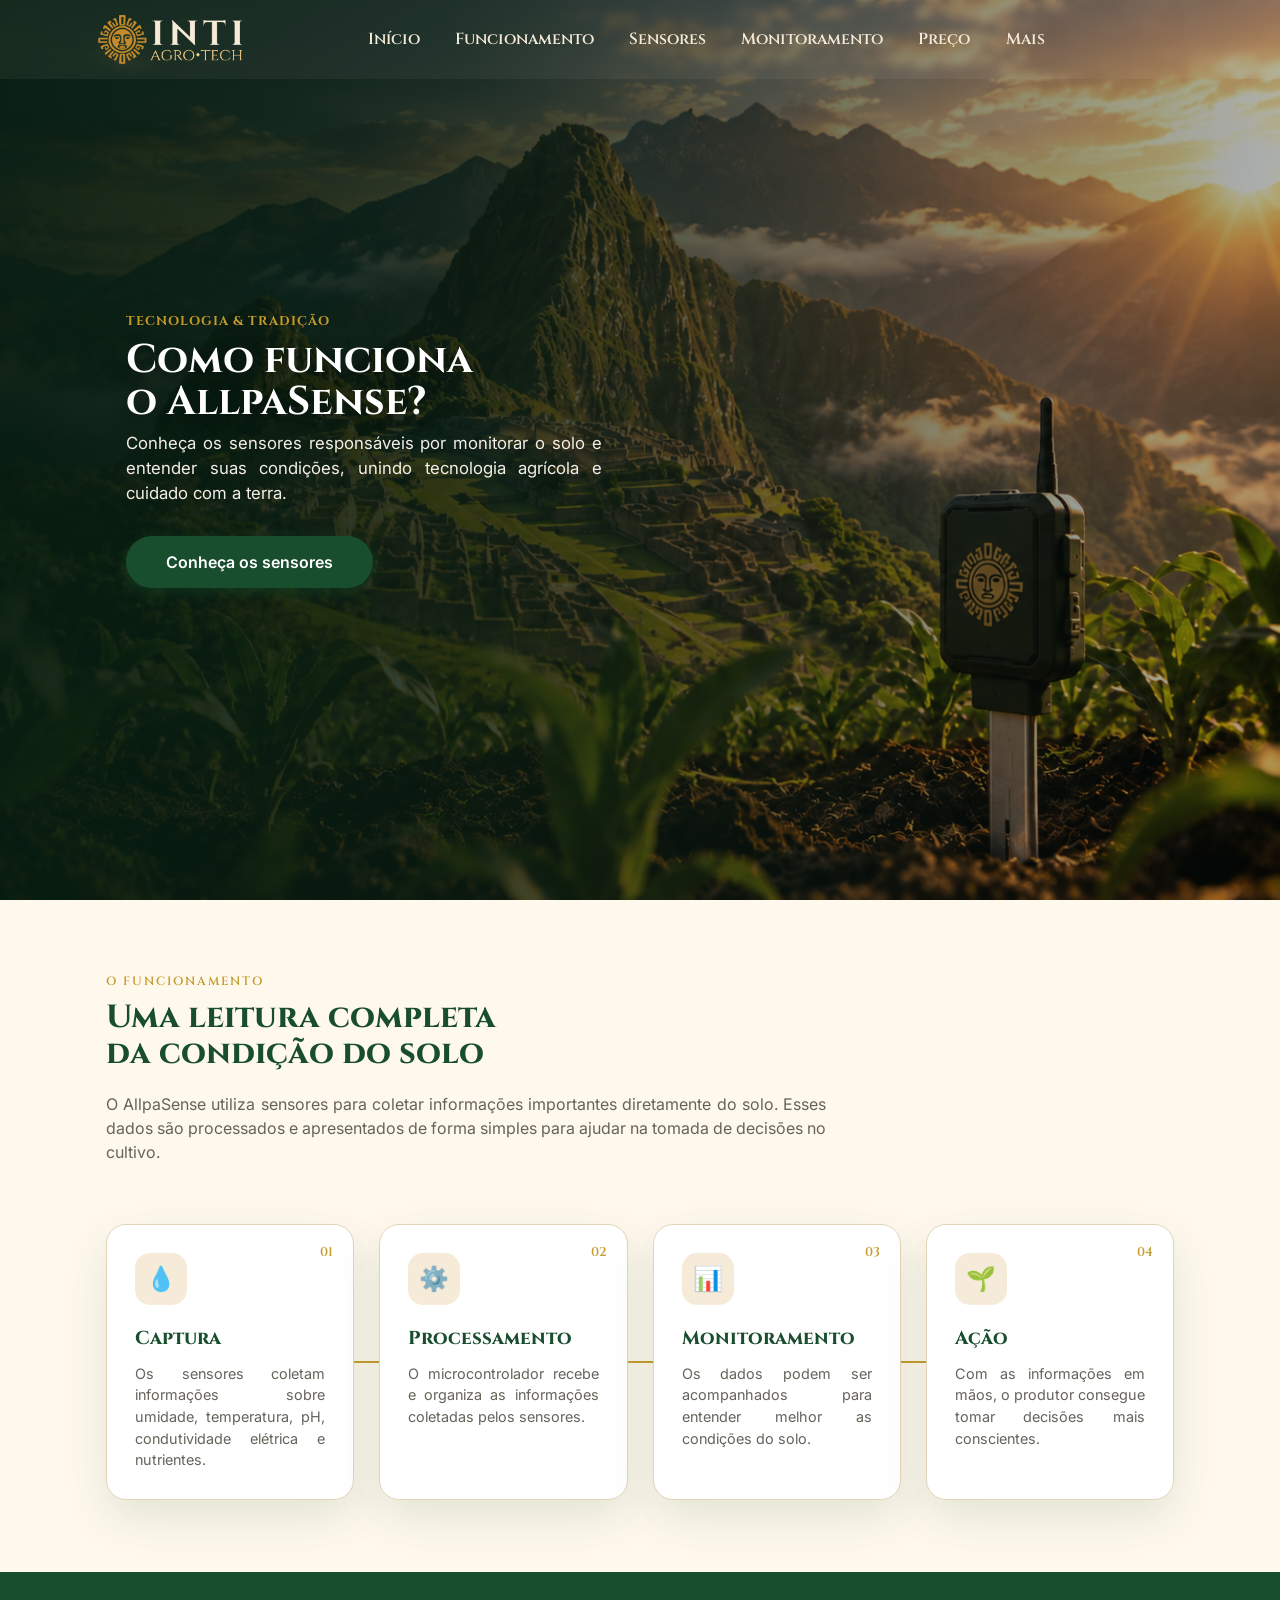
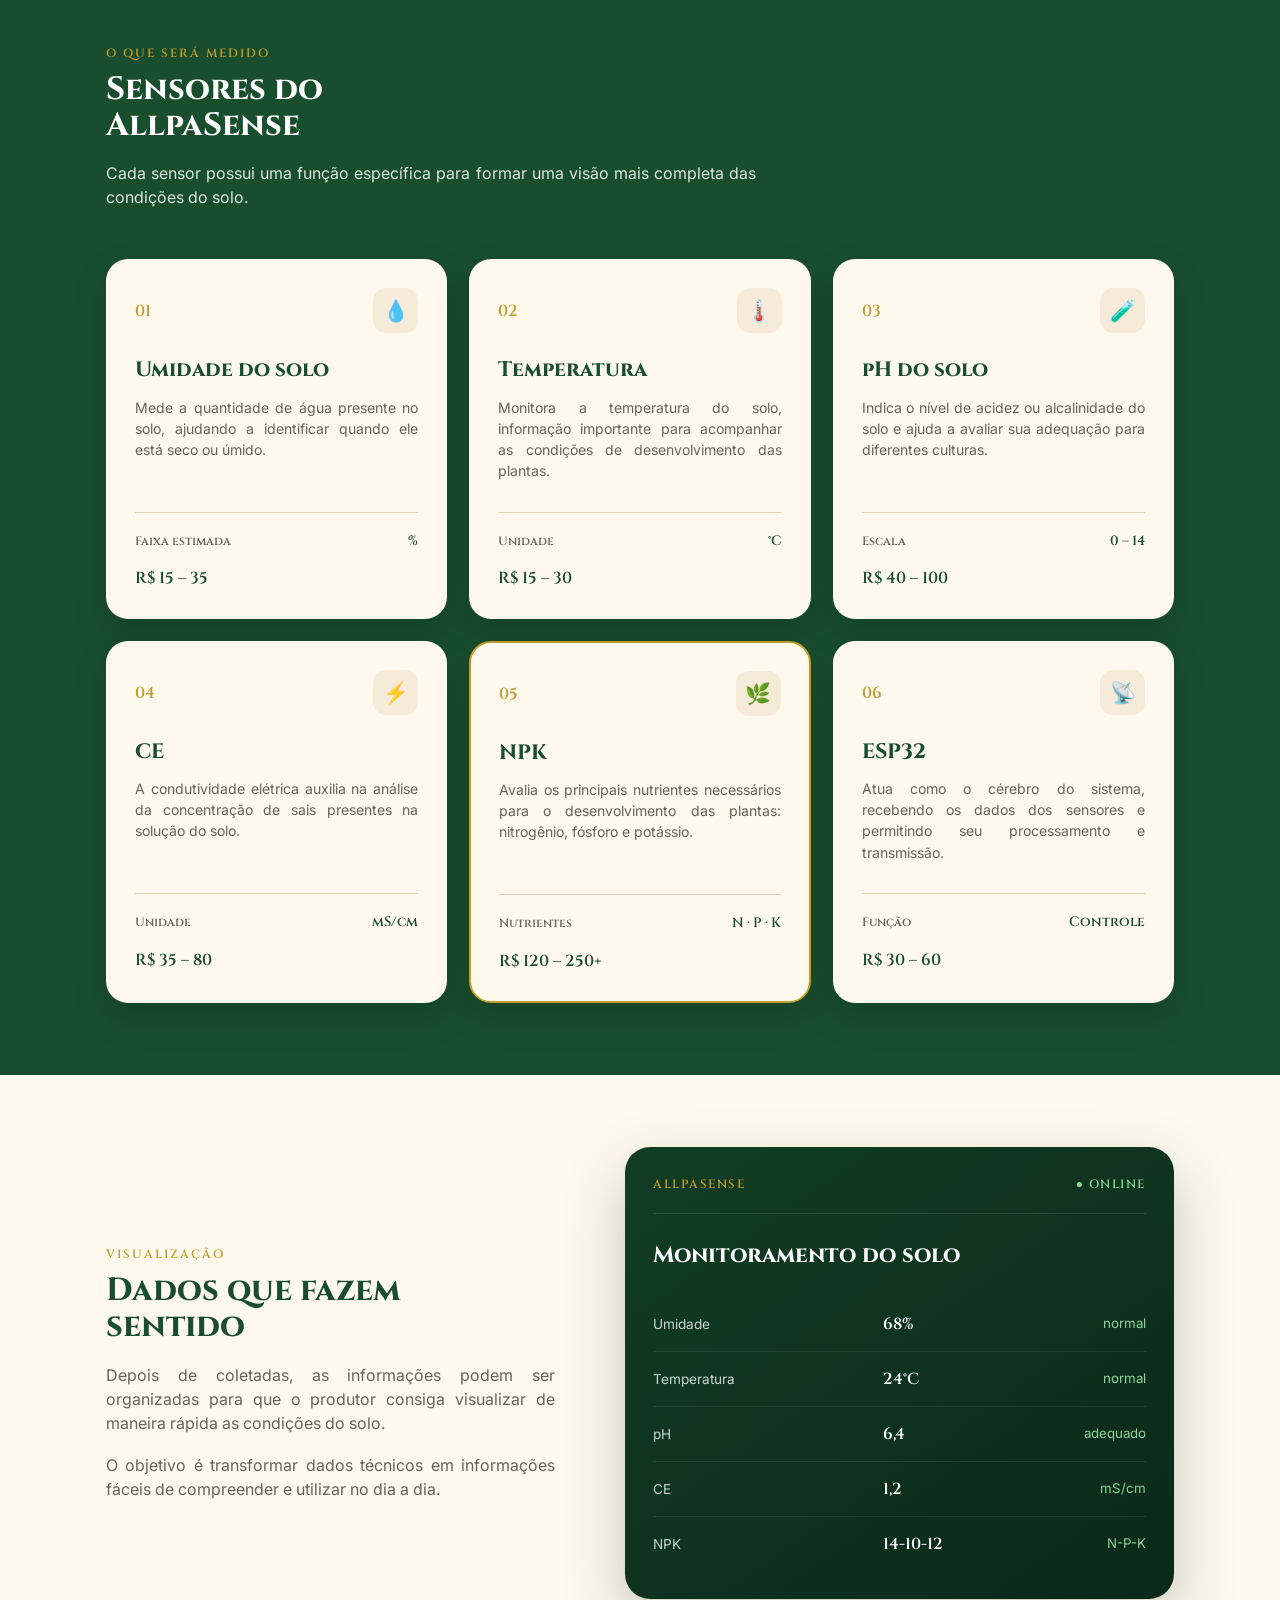
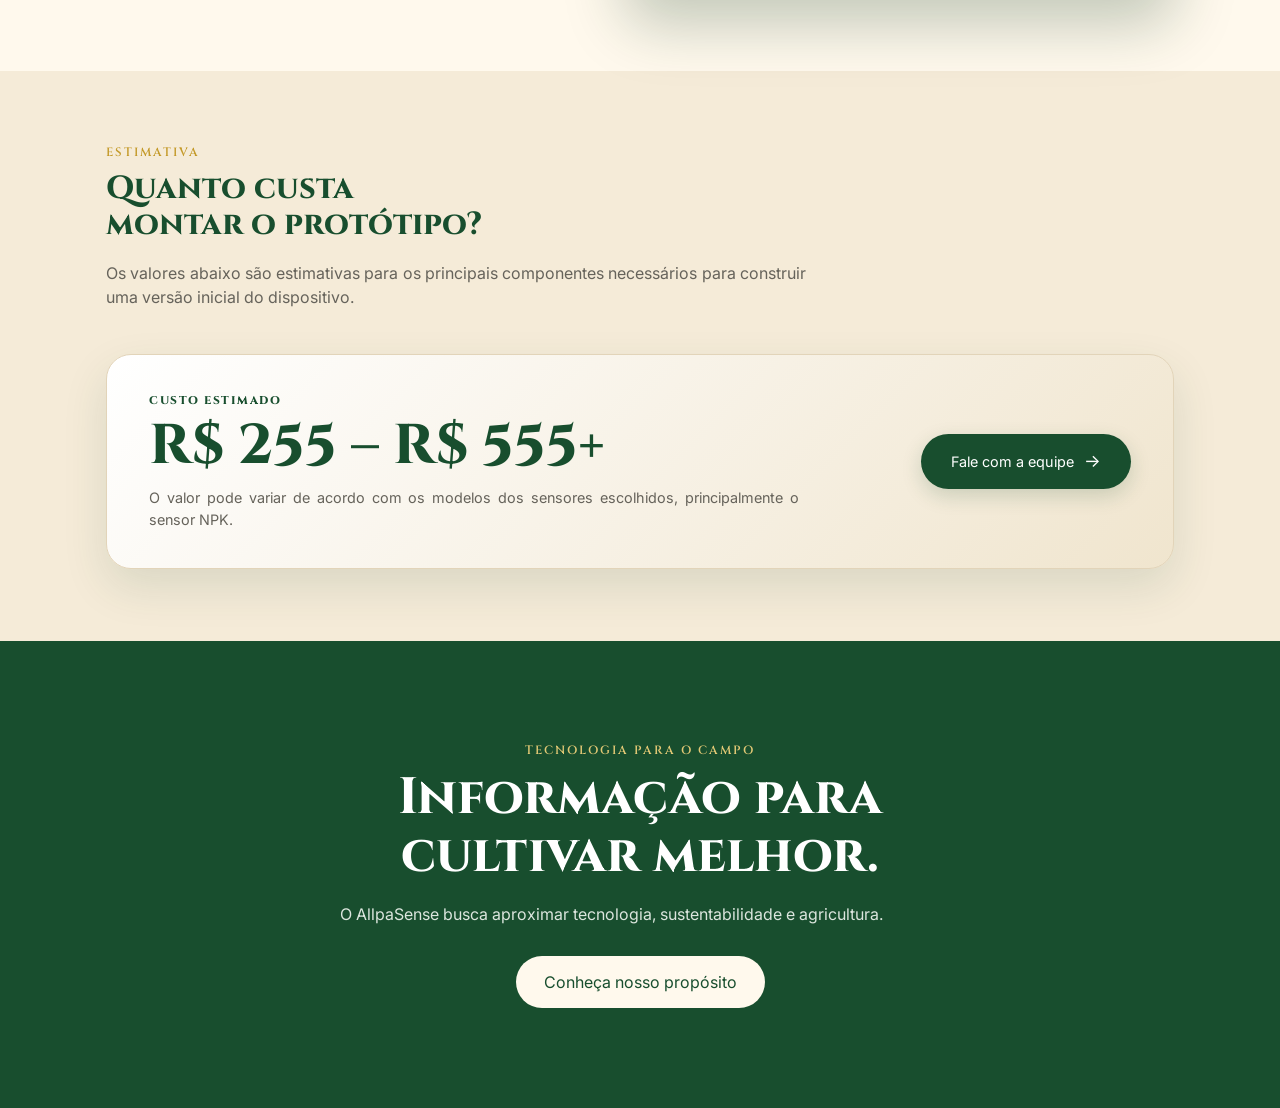
==== commit 20683dd3: "nav" ====
--- a/Site_Feira/cf.html
+++ b/Site_Feira/cf.html
@@ -5,62 +5,86 @@
     <meta charset="UTF-8">
     <meta name="viewport" content="width=device-width, initial-scale=1.0">
 
-    <title>INTI - Funcionamento</title>
-
-    <link rel="stylesheet" href="bootstrap-5.3.8-dist/css/bootstrap.min.css">
+    <title>Como funciona | INTI Agro</title>
+
     <link rel="stylesheet" href="cf.css">
-
-    <link rel="preconnect" href="https://fonts.googleapis.com">
-    <link rel="preconnect" href="https://fonts.gstatic.com" crossorigin>
-    <script src="JavaScript.js" defer></script>
-
-    <link
-        href="https://fonts.googleapis.com/css2?family=Cinzel:wght@500;600;700;800&family=Inter:wght@400;500;600;700&display=swap"
-        rel="stylesheet">
-        <link rel="icon" href="img/logo.png" type="image/x-icon">
+    <link rel="stylesheet" href="home.css">
+
+    <link rel="icon" href="img/logo.png" type="image/x-icon">
 </head>
 
-<body>
+<body id="inicio">
 
     <!-- =========================
          CABEÇALHO
     ========================== -->
 
     <header class="site-header">
-        <a href="home.html"><img src="img/LogoINTI.png" class="Logo" alt="Logo representando a cultura de plantação Inca"></a>
+
+        <a href="home.html" class="logo-link">
+            <img src="img/LogoINTI.png" class="Logo" alt="Logo INTI">
+        </a>
+
+        <!-- =========================
+             NAVBAR
+        ========================== -->
+
         <nav class="nav-bar container">
             <ul class="nav-links">
-                <li class="nav-item dropdown">
-                    <a class="nav-link dropdown-toggle" href="home.html" id="dropdownHome" role="button" data-bs-toggle="dropdown" aria-expanded="false">Home</a>
-                    <ul class="dropdown-menu" aria-labelledby="dropdownHome">
-                        <li><a class="dropdown-item" href="home.html#home">Início</a></li>
-                        <li><a class="dropdown-item" href="home.html#introducao">Introdução</a></li>
-                        <li><a class="dropdown-item" href="home.html#conceitos">Conceitos</a></li>
-                        <li><a class="dropdown-item" href="home.html#inca">Relação Inca</a></li>
-                        <li><a class="dropdown-item" href="home.html#proposito">Propósito</a></li>
-                        <li><a class="dropdown-item" href="home.html#ods">ODS 2</a></li>
+
+                <li>
+                    <a href="#inicio" class="nav-link">Início</a>
+                </li>
+
+                <li>
+                    <a href="#funcionamento" class="nav-link">Funcionamento</a>
+                </li>
+
+                <li>
+                    <a href="#sensores" class="nav-link">Sensores</a>
+                </li>
+
+                <li>
+                    <a href="#monitoramento" class="nav-link">Monitoramento</a>
+                </li>
+
+                <li>
+                    <a href="#preco" class="nav-link">Preço</a>
+                </li>
+
+                <!-- DROPDOWN ORIGINAL -->
+
+                <li class="nav-dropdown">
+
+                    <a href="#" class="nav-link dropdown-toggle">
+                        Mais
+                    </a>
+
+                    <ul class="dropdown-menu">
+
+                        <li>
+                            <a href="home.html">Início</a>
+                        </li>
+
+                        <li>
+                            <a href="doacao.html">Doação</a>
+                        </li>
+
+                        <li>
+                            <a href="contato.html">Contato</a>
+                        </li>
+
+                        <li>
+                            <a href="cf.html">Como funciona</a>
+                        </li>
+
                     </ul>
+
                 </li>
-                <li class="nav-item dropdown">
-                    <a class="nav-link nav-linkFocus dropdown-toggle" href="cf.html" id="dropdownCF" role="button" data-bs-toggle="dropdown" aria-expanded="false">Funcionamento▾</a>
-                    <ul class="dropdown-menu" aria-labelledby="dropdownCF">
-                        <li><a class="dropdown-item" href="cf.html#intro">Introdução</a></li>
-                        <li><a class="dropdown-item" href="cf.html#sensores">Sensores</a></li>
-                        <li><a class="dropdown-item" href="cf.html#dashboard">Dashboard</a></li>
-                        <li><a class="dropdown-item" href="cf.html#cost">Custo</a></li>
-                    </ul>
-                </li>
-                <li class="nav-item dropdown">
-                    <a class="nav-link dropdown-toggle" href="doacao.html" id="dropdownDoacao" role="button" data-bs-toggle="dropdown" aria-expanded="false">Apoie</a>
-                    <ul class="dropdown-menu" aria-labelledby="dropdownDoacao">
-                        <li><a class="dropdown-item" href="doacao.html#formas-apoio">Formas de apoio</a></li>
-                        <li><a class="dropdown-item" href="doacao.html#investidor">Investidor</a></li>
-                        <li><a class="dropdown-item" href="doacao.html#apoio">Onde o apoio ajuda</a></li>
-                    </ul>
-                </li>
-                <li><a href="contato.html" class="nav-link">Contato</a></li>
+
             </ul>
         </nav>
+
     </header>
 
 
@@ -71,29 +95,25 @@
     <section class="hero">
 
         <div class="hero-overlay"></div>
-    </footer>
-
-        <script src="bootstrap-5.3.8-dist/js/bootstrap.bundle.min.js"></script>
-
-    </body>
+
         <div class="hero-inner">
 
-            <p class="eyebrow">
+            <p class="eyebrow subtitulo">
                 Tecnologia & Tradição
             </p>
 
-            <h1>
+            <h1 class="titulo">
                 Como funciona<br>
                 o AllpaSense?
             </h1>
 
-            <p class="hero-text">
+            <p class="hero-text texto">
                 Conheça os sensores responsáveis por monitorar o solo
                 e entender suas condições, unindo tecnologia agrícola
                 e cuidado com a terra.
             </p>
 
-            <a href="#sensores" class="btn-hero">
+            <a href="#sensores" class="btn-hero texto">
                 Conheça os sensores
             </a>
 
@@ -104,25 +124,24 @@
 
     <main>
 
-
         <!-- =========================
-             INTRODUÇÃO
+             FUNCIONAMENTO
         ========================== -->
 
-        <section id="intro" class="intro section">
+        <section class="intro section" id="funcionamento">
 
             <div class="container">
 
-                <p class="section-label">
+                <p class="section-label subtitulo">
                     O funcionamento
                 </p>
 
-                <h2>
+                <h2 class="titulo">
                     Uma leitura completa<br>
                     da condição do solo
                 </h2>
 
-                <p class="section-description">
+                <p class="section-description texto">
                     O AllpaSense utiliza sensores para coletar informações
                     importantes diretamente do solo. Esses dados são
                     processados e apresentados de forma simples para
@@ -130,13 +149,15 @@
                 </p>
 
 
-                <!-- FLUXO -->
-
-                <div class="flow">
+                <!-- =========================
+                     FLUXO
+                ========================== -->
+
+                <div class="flow" id="etapas">
 
                     <div class="flow-card">
 
-                        <span class="flow-number">
+                        <span class="flow-number subtitulo">
                             01
                         </span>
 
@@ -144,11 +165,11 @@
                             💧
                         </div>
 
-                        <h3>
+                        <h3 class="titulo">
                             Captura
                         </h3>
 
-                        <p>
+                        <p class="texto">
                             Os sensores coletam informações sobre
                             umidade, temperatura, pH, condutividade
                             elétrica e nutrientes.
@@ -162,7 +183,7 @@
 
                     <div class="flow-card">
 
-                        <span class="flow-number">
+                        <span class="flow-number subtitulo">
                             02
                         </span>
 
@@ -170,11 +191,11 @@
                             ⚙️
                         </div>
 
-                        <h3>
+                        <h3 class="titulo">
                             Processamento
                         </h3>
 
-                        <p>
+                        <p class="texto">
                             O microcontrolador recebe e organiza
                             as informações coletadas pelos sensores.
                         </p>
@@ -187,7 +208,7 @@
 
                     <div class="flow-card">
 
-                        <span class="flow-number">
+                        <span class="flow-number subtitulo">
                             03
                         </span>
 
@@ -195,11 +216,11 @@
                             📊
                         </div>
 
-                        <h3>
+                        <h3 class="titulo">
                             Monitoramento
                         </h3>
 
-                        <p>
+                        <p class="texto">
                             Os dados podem ser acompanhados para
                             entender melhor as condições do solo.
                         </p>
@@ -212,7 +233,7 @@
 
                     <div class="flow-card">
 
-                        <span class="flow-number">
+                        <span class="flow-number subtitulo">
                             04
                         </span>
 
@@ -220,11 +241,11 @@
                             🌱
                         </div>
 
-                        <h3>
+                        <h3 class="titulo">
                             Ação
                         </h3>
 
-                        <p>
+                        <p class="texto">
                             Com as informações em mãos, o produtor
                             consegue tomar decisões mais conscientes.
                         </p>
@@ -236,7 +257,6 @@
             </div>
 
         </section>
-
 
 
         <!-- =========================
@@ -249,16 +269,16 @@
 
                 <div class="section-heading light">
 
-                    <p class="section-label">
+                    <p class="section-label subtitulo">
                         O que será medido
                     </p>
 
-                    <h2>
+                    <h2 class="titulo">
                         Sensores do<br>
                         AllpaSense
                     </h2>
 
-                    <p>
+                    <p class="texto">
                         Cada sensor possui uma função específica para
                         formar uma visão mais completa das condições
                         do solo.
@@ -269,14 +289,13 @@
 
                 <div class="sensor-grid">
 
-
-                    <!-- UMIDADE -->
-
-                    <article class="sensor-card">
+                    <!-- SENSOR DE UMIDADE -->
+
+                    <article class="sensor-card" id="sensor-umidade">
 
                         <div class="sensor-top">
 
-                            <span class="sensor-number">
+                            <span class="sensor-number subtitulo">
                                 01
                             </span>
 
@@ -286,11 +305,11 @@
 
                         </div>
 
-                        <h3>
+                        <h3 class="titulo">
                             Umidade do solo
                         </h3>
 
-                        <p>
+                        <p class="texto">
                             Mede a quantidade de água presente no solo,
                             ajudando a identificar quando ele está
                             seco ou úmido.
@@ -298,30 +317,30 @@
 
                         <div class="sensor-info">
 
-                            <span>
+                            <span class="subtitulo">
                                 Faixa estimada
                             </span>
 
-                            <strong>
+                            <strong class="subtitulo">
                                 %
                             </strong>
 
                         </div>
 
-                        <div class="price">
+                        <div class="price subtitulo">
                             R$ 15 – 35
                         </div>
 
                     </article>
 
 
-                    <!-- TEMPERATURA -->
-
-                    <article class="sensor-card">
+                    <!-- SENSOR DE TEMPERATURA -->
+
+                    <article class="sensor-card" id="sensor-temperatura">
 
                         <div class="sensor-top">
 
-                            <span class="sensor-number">
+                            <span class="sensor-number subtitulo">
                                 02
                             </span>
 
@@ -331,11 +350,11 @@
 
                         </div>
 
-                        <h3>
+                        <h3 class="titulo">
                             Temperatura
                         </h3>
 
-                        <p>
+                        <p class="texto">
                             Monitora a temperatura do solo, informação
                             importante para acompanhar as condições
                             de desenvolvimento das plantas.
@@ -343,30 +362,30 @@
 
                         <div class="sensor-info">
 
-                            <span>
+                            <span class="subtitulo">
                                 Unidade
                             </span>
 
-                            <strong>
+                            <strong class="subtitulo">
                                 °C
                             </strong>
 
                         </div>
 
-                        <div class="price">
+                        <div class="price subtitulo">
                             R$ 15 – 30
                         </div>
 
                     </article>
 
 
-                    <!-- PH -->
-
-                    <article class="sensor-card">
+                    <!-- SENSOR DE PH -->
+
+                    <article class="sensor-card" id="sensor-ph">
 
                         <div class="sensor-top">
 
-                            <span class="sensor-number">
+                            <span class="sensor-number subtitulo">
                                 03
                             </span>
 
@@ -376,11 +395,11 @@
 
                         </div>
 
-                        <h3>
+                        <h3 class="titulo">
                             pH do solo
                         </h3>
 
-                        <p>
+                        <p class="texto">
                             Indica o nível de acidez ou alcalinidade
                             do solo e ajuda a avaliar sua adequação
                             para diferentes culturas.
@@ -388,30 +407,30 @@
 
                         <div class="sensor-info">
 
-                            <span>
+                            <span class="subtitulo">
                                 Escala
                             </span>
 
-                            <strong>
+                            <strong class="subtitulo">
                                 0 – 14
                             </strong>
 
                         </div>
 
-                        <div class="price">
+                        <div class="price subtitulo">
                             R$ 40 – 100
                         </div>
 
                     </article>
 
 
-                    <!-- CE -->
-
-                    <article class="sensor-card">
+                    <!-- CONDUTIVIDADE ELÉTRICA -->
+
+                    <article class="sensor-card" id="sensor-ce">
 
                         <div class="sensor-top">
 
-                            <span class="sensor-number">
+                            <span class="sensor-number subtitulo">
                                 04
                             </span>
 
@@ -421,11 +440,11 @@
 
                         </div>
 
-                        <h3>
+                        <h3 class="titulo">
                             CE
                         </h3>
 
-                        <p>
+                        <p class="texto">
                             A condutividade elétrica auxilia na análise
                             da concentração de sais presentes na solução
                             do solo.
@@ -433,17 +452,17 @@
 
                         <div class="sensor-info">
 
-                            <span>
+                            <span class="subtitulo">
                                 Unidade
                             </span>
 
-                            <strong>
+                            <strong class="subtitulo">
                                 mS/cm
                             </strong>
 
                         </div>
 
-                        <div class="price">
+                        <div class="price subtitulo">
                             R$ 35 – 80
                         </div>
 
@@ -452,11 +471,11 @@
 
                     <!-- NPK -->
 
-                    <article class="sensor-card highlight">
+                    <article class="sensor-card highlight" id="sensor-npk">
 
                         <div class="sensor-top">
 
-                            <span class="sensor-number">
+                            <span class="sensor-number subtitulo">
                                 05
                             </span>
 
@@ -466,11 +485,11 @@
 
                         </div>
 
-                        <h3>
+                        <h3 class="titulo">
                             NPK
                         </h3>
 
-                        <p>
+                        <p class="texto">
                             Avalia os principais nutrientes necessários
                             para o desenvolvimento das plantas:
                             nitrogênio, fósforo e potássio.
@@ -478,17 +497,17 @@
 
                         <div class="sensor-info">
 
-                            <span>
+                            <span class="subtitulo">
                                 Nutrientes
                             </span>
 
-                            <strong>
+                            <strong class="subtitulo">
                                 N · P · K
                             </strong>
 
                         </div>
 
-                        <div class="price">
+                        <div class="price subtitulo">
                             R$ 120 – 250+
                         </div>
 
@@ -497,11 +516,11 @@
 
                     <!-- ESP32 -->
 
-                    <article class="sensor-card">
+                    <article class="sensor-card" id="sensor-esp32">
 
                         <div class="sensor-top">
 
-                            <span class="sensor-number">
+                            <span class="sensor-number subtitulo">
                                 06
                             </span>
 
@@ -511,11 +530,11 @@
 
                         </div>
 
-                        <h3>
+                        <h3 class="titulo">
                             ESP32
                         </h3>
 
-                        <p>
+                        <p class="texto">
                             Atua como o cérebro do sistema, recebendo
                             os dados dos sensores e permitindo seu
                             processamento e transmissão.
@@ -523,17 +542,17 @@
 
                         <div class="sensor-info">
 
-                            <span>
+                            <span class="subtitulo">
                                 Função
                             </span>
 
-                            <strong>
+                            <strong class="subtitulo">
                                 Controle
                             </strong>
 
                         </div>
 
-                        <div class="price">
+                        <div class="price subtitulo">
                             R$ 30 – 60
                         </div>
 
@@ -546,35 +565,33 @@
         </section>
 
 
-
         <!-- =========================
-             DASHBOARD
+             MONITORAMENTO
         ========================== -->
 
-        <section id="dashboard" class="dashboard section">
+        <section class="dashboard section" id="monitoramento">
 
             <div class="container dashboard-grid">
 
-
                 <div class="dashboard-text">
 
-                    <p class="section-label">
+                    <p class="section-label subtitulo">
                         Visualização
                     </p>
 
-                    <h2>
+                    <h2 class="titulo">
                         Dados que fazem<br>
                         sentido
                     </h2>
 
-                    <p>
+                    <p class="texto">
                         Depois de coletadas, as informações podem ser
                         organizadas para que o produtor consiga
                         visualizar de maneira rápida as condições
                         do solo.
                     </p>
 
-                    <p>
+                    <p class="texto">
                         O objetivo é transformar dados técnicos em
                         informações fáceis de compreender e utilizar
                         no dia a dia.
@@ -583,37 +600,37 @@
                 </div>
 
 
-                <div class="dashboard-panel">
+                <div class="dashboard-panel" id="dados-solo">
 
                     <div class="dashboard-header">
 
-                        <span>
+                        <span class="subtitulo">
                             ALLPASENSE
                         </span>
 
-                        <span class="status">
+                        <span class="status subtitulo">
                             ● ONLINE
                         </span>
 
                     </div>
 
 
-                    <div class="dashboard-title">
+                    <div class="dashboard-title titulo">
                         Monitoramento do solo
                     </div>
 
 
                     <div class="dash-row">
 
-                        <span>
+                        <span class="texto">
                             Umidade
                         </span>
 
-                        <strong>
+                        <strong class="subtitulo">
                             68%
                         </strong>
 
-                        <small>
+                        <small class="texto">
                             normal
                         </small>
 
@@ -622,15 +639,15 @@
 
                     <div class="dash-row">
 
-                        <span>
+                        <span class="texto">
                             Temperatura
                         </span>
 
-                        <strong>
+                        <strong class="subtitulo">
                             24°C
                         </strong>
 
-                        <small>
+                        <small class="texto">
                             normal
                         </small>
 
@@ -639,15 +656,15 @@
 
                     <div class="dash-row">
 
-                        <span>
+                        <span class="texto">
                             pH
                         </span>
 
-                        <strong>
+                        <strong class="subtitulo">
                             6,4
                         </strong>
 
-                        <small>
+                        <small class="texto">
                             adequado
                         </small>
 
@@ -656,15 +673,15 @@
 
                     <div class="dash-row">
 
-                        <span>
+                        <span class="texto">
                             CE
                         </span>
 
-                        <strong>
+                        <strong class="subtitulo">
                             1,2
                         </strong>
 
-                        <small>
+                        <small class="texto">
                             mS/cm
                         </small>
 
@@ -673,15 +690,15 @@
 
                     <div class="dash-row">
 
-                        <span>
+                        <span class="texto">
                             NPK
                         </span>
 
-                        <strong>
+                        <strong class="subtitulo">
                             14-10-12
                         </strong>
 
-                        <small>
+                        <small class="texto">
                             N-P-K
                         </small>
 
@@ -694,12 +711,11 @@
         </section>
 
 
-
         <!-- =========================
-             CUSTO
+             PREÇO / CUSTO
         ========================== -->
 
-        <section id="cost" class="cost section">
+        <section class="cost section" id="preco">
 
             <div class="container">
 
@@ -707,16 +723,16 @@
 
                     <div>
 
-                        <p class="section-label">
+                        <p class="section-label subtitulo">
                             Estimativa
                         </p>
 
-                        <h2>
+                        <h2 class="titulo">
                             Quanto custa<br>
                             montar o protótipo?
                         </h2>
 
-                        <p>
+                        <p class="texto">
                             Os valores abaixo são estimativas para
                             os principais componentes necessários
                             para construir uma versão inicial do
@@ -730,15 +746,15 @@
 
                         <div class="price-main">
 
-                            <small>
+                            <small class="subtitulo">
                                 CUSTO ESTIMADO
                             </small>
 
-                            <strong>
+                            <strong class="titulo">
                                 R$ 255 – R$ 555+
                             </strong>
 
-                            <p>
+                            <p class="texto">
                                 O valor pode variar de acordo com os
                                 modelos dos sensores escolhidos,
                                 principalmente o sensor NPK.
@@ -747,9 +763,7 @@
                         </div>
 
 
-                        <a
-                            href="contato.html"
-                            class="team-button">
+                        <a href="contato.html" class="team-button texto">
                             Fale com a equipe
                             <span>→</span>
                         </a>
@@ -763,32 +777,29 @@
         </section>
 
 
-
         <!-- =========================
-             CTA
+             CTA FINAL
         ========================== -->
 
         <section class="final-cta">
 
             <div class="container">
 
-                <p class="section-label">
+                <p class="section-label subtitulo">
                     Tecnologia para o campo
                 </p>
 
-                <h2>
+                <h2 class="titulo">
                     Informação para<br>
                     cultivar melhor.
                 </h2>
 
-                <p>
+                <p class="texto">
                     O AllpaSense busca aproximar tecnologia,
                     sustentabilidade e agricultura.
                 </p>
 
-                <a
-                    href="home.html#ods"
-                    class="btn-light">
+                <a href="home.html#ods" class="btn-light texto">
                     Conheça nosso propósito
                 </a>
 
@@ -797,42 +808,18 @@
         </section>
 
     </main>
-
 
 
     <!-- =========================
          RODAPÉ
     ========================== -->
 
-        <footer class="site-footer">
-            <div class="container">
-                <div class="footer-content">
-                    <div class="footer-about">
-                        <img class="footer-logo" src="img/LogoINTI.png" alt="Logo INTI">
-                        <p class="texto">Site foi desenvolvido para uma feira tecnológica na Etec Profª Maria Cristina Medeiros.</p>
-                    </div>
-                    <nav class="footer-navigation" aria-label="Navegação do rodapé">
-                        <h3 class="subtitulo">Navegação</h3>
-                        <ul>
-                            <li><a class="texto" href="#home">Início</a></li>
-                            <li><a class="texto" href="#introducao">Introdução</a></li>
-                            <li><a class="texto" href="#conceitos">Conceitos</a></li>
-                            <li><a class="texto" href="#inca">Relação Inca</a></li>
-                            <li><a class="texto" href="#proposito">Propósito</a></li> 
-                            <li><a class="texto" href="#ods">ODS 2</a></li>
-                        </ul>
-                    </nav>
-                    <div class="footer-team">
-                        <h3 class="subtitulo">Integrantes</h3>
-                        <p class="texto">Arthur Franco<br>Arthur Gomes<br>Bruno Ferreira<br>Vitor Galucci</p>
-                    </div>
-                </div>
-                <hr>
-                <p class="footer-copyright">&copy; 2026 - INTI - Agrotech | Todos os direitos reservados.</p>
-            </div>
-        </footer>
-
-
-</body>
-
-</html>+    <footer class="footer">
+
+        <div class="container footer-inner">
+
+            <div>
+
+                <img
+                    src="img/LogoINTI.png"
+                    class="footer-logo"
--- a/Site_Feira/home.css
+++ b/Site_Feira/home.css
@@ -0,0 +1,765 @@
+:root {
+    --bege: #F5EBD8;
+    --verde-escuro: #184E2E;
+    --dourado: #C49A2A;
+    --text-dark: #2b2b2b;
+    --transition-smooth: all 0.3s ease-in-out;
+}
+
+* {
+    margin: 0;
+    padding: 0;
+    box-sizing: border-box;
+}
+
+html {
+    scroll-behavior: smooth;
+}
+
+body {
+    margin: 0;
+    color: var(--text-dark);
+    background: var(--bege);
+    line-height: 1.5;
+}
+
+.titulo{
+    font-family: "Cinzel", serif;
+    font-optical-sizing: auto;
+    font-weight: 750;
+    font-style: normal;
+}
+
+.subtitulo{
+    font-family: "Cinzel", serif;
+    font-optical-sizing: auto;
+    font-weight: 600;
+    font-style: normal;
+}
+
+.texto{
+    font-family: "Inter", sans-serif;
+    font-optical-sizing: auto;
+    font-weight: 400;
+    font-style: normal;
+    text-align: justify;
+}
+
+.site-header {
+    position: fixed;
+    top: 0;
+    left: 0;
+    right: 0;
+    z-index: 999;
+    transition: background 0.28s ease, box-shadow 0.28s ease;
+    background: rgba(245, 235, 216, 0.06);
+    backdrop-filter: blur(4px);
+    display: flex;
+    justify-content: center;
+    align-items: center;
+    padding: 0.5rem 1rem;
+}
+
+.site-header.scrolled {
+    background: var(--verde-escuro);
+    box-shadow: 0 4px 18px rgba(0, 0, 0, 0.08);
+}
+
+.nav-bar {
+    display: flex;
+    align-items: center;
+    justify-content: center;
+    padding: 0.5rem 1rem;
+    gap: 1rem;
+}
+
+.Logo {
+    width: 150px;
+    margin-left: 5em;
+}
+
+
+/* =========================
+   DROPDOWN
+   ========================= */
+
+.nav-dropdown {
+    position: relative;
+}
+
+.nav-dropdown .dropdown-menu {
+    position: absolute;
+    top: 100%;
+    left: 0;
+
+    display: none;
+
+    min-width: 160px;
+    margin: 0;
+    padding: 8px 0;
+
+    list-style: none;
+
+    background-color: #fff;
+    border-radius: 6px;
+
+    box-shadow: 0 8px 20px rgba(0, 0, 0, 0.15);
+
+    z-index: 9999;
+}
+
+/* Abre ao passar o mouse */
+.nav-dropdown:hover .dropdown-menu {
+    display: block;
+}
+
+.nav-dropdown .dropdown-menu li {
+    margin: 0;
+    padding: 0;
+}
+
+.nav-dropdown .dropdown-menu a {
+    display: block;
+
+    padding: 10px 16px;
+
+    color: #333;
+    text-decoration: none;
+
+    white-space: nowrap;
+
+    transition: background-color 0.2s ease;
+}
+
+.nav-dropdown .dropdown-menu a:hover {
+    background-color: #f0f0f0;
+}
+
+
+.nav-links {
+    list-style: none;
+    margin: 0;
+    padding: 0;
+    display: flex;
+    gap: 1rem;
+    align-items: center;
+    font-family: "Cinzel", serif;
+    font-weight: 400;
+    font-style: normal;
+    margin-right: 5em;
+}
+
+.nav-links li {
+    display: inline;
+}
+
+.nav-link {
+    display: inline-block;
+    padding: 0.15rem 0.6rem;
+    color: var(--bege);
+    text-decoration: none;
+    position: relative;
+    font-weight: 600;
+    font-size: 1em;
+    line-height: 1;
+}
+
+.nav-link:hover {
+    color: #c49b2ac8;
+}
+
+.nav-link.active {
+    color: var(--dourado);
+}
+
+.nav-link.active::after {
+    content: "";
+    position: absolute;
+    left: 8%;
+    right: 8%;
+    bottom: -6px;
+    height: 3px;
+    background: var(--dourado);
+    border-radius: 2px;
+}
+
+.hero {
+    padding: 5.5rem;
+    min-height: 100vh;
+    height: 100vh;
+    display: grid;
+    grid-template-columns: 1fr 1fr;
+    align-items: center;
+    justify-content: center;
+    position: relative;
+    overflow: hidden;
+    background-image: url('img/hero.png');
+    background-size: cover;
+    background-position: center right;
+}
+
+.hero::before {
+    content: "";
+    position: absolute;
+    inset: 0;
+    background: linear-gradient(90deg, rgba(10, 30, 18, 0.72) 0%, rgba(20, 20, 20, 0.38) 55%, rgba(8, 8, 8, 0.2) 100%);
+}
+
+.hero-inner {
+    z-index: 2;
+    padding: 3rem 1rem;
+    text-align: left;
+    max-width: 720px;
+}
+
+.hero .eyebrow {
+    color: var(--dourado);
+    font-weight: 700;
+    letter-spacing: 1px;
+    margin-bottom: 0.5rem;
+}
+
+.hero h1 {
+    font-size: 2.5rem;
+    margin: 0 0 0.5rem;
+    color: #fff;
+    text-shadow: 0 6px 18px rgba(0, 0, 0, 0.45);
+}
+
+.hero .lead {
+    font-size: 1rem;
+    color: #efe9df;
+    margin-bottom: 1rem;
+}
+
+.btn-hero {
+    display: inline-block;
+    background-color: #184E2E;
+    color: #fff;
+    border: none;
+    padding: 14px 40px;
+    font-size: 16px;
+    border-radius: 50px;
+    cursor: pointer;
+    transition: var(--transition-smooth);
+    font-weight: 600;
+    box-shadow: 0 4px 15px #184e2e79;
+    animation: slideInLeft 0.8s ease-out 0.4s backwards;
+    text-decoration: none;
+}
+
+.btn-hero:hover{
+    background-color: rgb(18, 93, 45);
+    transform: translateY(-3px);
+    box-shadow: 0 6px 20px #184e2eb4;
+}
+
+.btn-outline {
+    background: transparent;
+    border: 1px solid rgba(255, 255, 255, 0.18);
+    color: #fff;
+}
+
+.section {
+    padding: 4.5rem 0;
+}
+
+.section h2 {
+    font-size: 2rem;
+    margin-bottom: 1rem;
+}
+
+.process-timeline {
+    --timeline-progress: 0%;
+    margin: 2.5rem 0 1rem;
+    padding: 1.75rem 1.5rem 1.5rem;
+}
+
+.timeline-heading {
+    display: flex;
+    justify-content: space-between;
+    gap: 1rem;
+    align-items: baseline;
+    margin-bottom: 1.5rem;
+}
+
+.timeline-kicker {
+    color: var(--verde-escuro);
+    font-family: "Cinzel", serif;
+    font-size: 1.1rem;
+    font-weight: 700;
+}
+
+.timeline-instruction {
+    color: rgba(43, 43, 43, 0.62);
+    font-size: 0.88rem;
+}
+
+.timeline-stages {
+    display: grid;
+    grid-template-columns: repeat(5, 1fr);
+    position: relative;
+    gap: 0.5rem;
+}
+
+.timeline-stages::before {
+    content: "";
+    position: absolute;
+    left: 10%;
+    right: 10%;
+    top: 49px;
+    height: 2px;
+    background: rgba(196, 154, 42, 0.35);
+    z-index: 0;
+}
+
+.timeline-stage {
+    position: relative;
+    z-index: 1;
+    text-align: center;
+    cursor: pointer;
+}
+
+.stage-marker {
+    width: 72px;
+    height: 72px;
+    margin: 0 auto 0.8rem;
+    padding: 3px;
+    border: 2px solid rgba(196, 154, 42, 0.58);
+    border-radius: 50%;
+    background: var(--bege);
+    transition: transform 0.3s ease, border-color 0.3s ease, box-shadow 0.3s ease;
+    overflow: hidden;
+}
+
+.stage-marker img {
+    width: 100%;
+    height: 100%;
+    object-fit: cover;
+    object-position: center;
+    border-radius: 50%;
+}
+
+.timeline-stage h3 {
+    margin: 0;
+    color: rgba(24, 78, 46, 0.62);
+    font-family: "Cinzel", Georgia, serif;
+    font-size: 0.9rem;
+    transition: color 0.3s ease;
+}
+
+.timeline-stage.is-active .stage-marker {
+    transform: scale(1.34);
+    border-color: var(--dourado);
+    box-shadow: 0 0 0 6px rgba(196, 154, 42, 0.14), 0 8px 18px rgba(24, 78, 46, 0.16);
+}
+
+.timeline-stage.is-active h3 {
+    color: var(--verde-escuro);
+    font-weight: 700;
+}
+
+.timeline-control {
+    position: relative;
+    margin: 1.4rem 10% 0;
+}
+
+.timeline-control input[type="range"] {
+    display: block;
+    width: 100%;
+    height: 1.4rem;
+    margin: 0;
+    appearance: none;
+    background: transparent;
+    cursor: grab;
+    position: relative;
+    z-index: 2;
+}
+
+.timeline-control input[type="range"]:active { cursor: grabbing; }
+
+.timeline-control input[type="range"]::-webkit-slider-runnable-track {
+    height: 4px;
+    border-radius: 4px;
+    background: linear-gradient(to right, var(--dourado) var(--timeline-progress), rgba(196, 154, 42, 0.28) var(--timeline-progress));
+}
+
+.timeline-control input[type="range"]::-moz-range-track {
+    height: 4px;
+    border-radius: 4px;
+    background: rgba(196, 154, 42, 0.28);
+}
+
+.timeline-control input[type="range"]::-moz-range-progress { background: var(--dourado); height: 4px; }
+
+.timeline-control input[type="range"]::-webkit-slider-thumb {
+    width: 18px;
+    height: 18px;
+    margin-top: -7px;
+    appearance: none;
+    border: 3px solid var(--bege);
+    border-radius: 50%;
+    background: var(--verde-escuro);
+    box-shadow: 0 0 0 2px var(--dourado);
+}
+
+.timeline-control input[type="range"]::-moz-range-thumb {
+    width: 13px;
+    height: 13px;
+    border: 3px solid var(--bege);
+    border-radius: 50%;
+    background: var(--verde-escuro);
+    box-shadow: 0 0 0 2px var(--dourado);
+}
+
+.timeline-ticks {
+    position: absolute;
+    top: 7px;
+    left: 0;
+    right: 0;
+    display: flex;
+    justify-content: space-between;
+    pointer-events: none;
+}
+
+.timeline-ticks i {
+    width: 8px;
+    height: 8px;
+    border-radius: 50%;
+    background: var(--bege);
+    border: 2px solid rgba(196, 154, 42, 0.7);
+}
+
+.timeline-description {
+    max-width: 620px;
+    min-height: 3rem;
+    margin: 1.4rem auto 0;
+    color: var(--verde-escuro);
+    font-size: 1rem;
+    text-align: center;
+}
+
+.section-bege {
+    background: transparent;
+}
+
+.section-verde-escuro {
+    background: var(--verde-escuro);
+}
+
+.section-dourado {
+    background: linear-gradient(to bottom, #f5ebd8, #f1b037b8, #f5ebd8);
+}
+
+.site-footer {
+    padding: 3rem 0 1.25rem;
+    background: var(--verde-escuro);
+}
+
+.footer-content {
+    display: grid;
+    grid-template-columns: 1.5fr 1fr 1fr;
+    gap: 2rem;
+    padding-bottom: 1.5rem; 
+}
+
+.footer-content h3,
+.footer-content h4 {
+    color: white;
+    font-family: "Cinzel", serif;
+    margin-bottom: 0.75rem;
+}
+
+.footer-content h3 {
+    font-size: 1.5rem;
+}
+
+.footer-content h4 {
+    font-size: 1rem;
+}
+
+.footer-content p {
+    max-width: 340px;
+    margin: 0;
+}
+
+.footer-navigation ul {
+    list-style: none;
+    padding: 0;
+    margin: 0;
+}
+
+.footer-navigation li + li {
+    margin-top: 0.35rem;
+}
+
+.footer-navigation a {
+    color: var(--text-dark);
+    text-decoration: none;
+    transition: var(--transition-smooth);
+}
+
+.footer-navigation a:hover {
+    color: var(--dourado);
+    padding-left: 0.25rem;
+    font-weight: bold;
+}
+
+.footer-copyright {
+    margin: 2rem 0 0;
+    text-align: center;
+    font-size: 0.85rem;
+}
+
+@media (max-width: 768px) {
+    .footer-content {
+        grid-template-columns: 1fr;
+        gap: 1.5rem;
+    }
+}
+
+.section-verde-escuro h2,
+.section-verde-escuro p,
+.section-verde-escuro ul {
+    color: #fff;
+}
+
+.container {
+    max-width: 1100px;
+    margin: 0 auto;
+    padding: 0 1rem;
+}
+
+/* Cards for objetivo/problema/solucao */
+.cards {
+    display: flex;
+    gap: 1rem;
+    margin-top: 1.5rem;
+    flex-wrap: wrap;
+}
+
+.card {
+    background: #fff;
+    padding: 1.25rem;
+    border-radius: 10px;
+    flex: 1 1 28%;
+    box-shadow: 0 6px 18px rgba(0, 0, 0, 0.06);
+    border-left: 6px solid var(--verde-escuro);
+}
+
+.card h3 {
+    margin-top: 0;
+    color: var(--verde-escuro);
+    font-size: 1.25rem;
+}
+
+.card p {
+    margin-bottom: 0;
+    font-size: 1rem;
+}
+
+.feature{
+    border-left: 6px solid var(--dourado);
+    background-color: var(--bege);
+    border-radius: 10px;
+    padding: 1.25rem;
+    box-shadow: 0 8px 16px rgba(0, 0, 0, 0.5);
+}
+
+.feature-grid {
+    display: grid;
+    grid-template-columns: repeat(3, 1fr);
+    gap: 2rem;
+    margin-top: 1.5rem;
+}
+
+.feature h4 {
+    color: var(--dourado);
+    margin-bottom: 0.5rem;
+}
+
+.feature p {
+    margin: 0;
+    color: var(--text-dark);
+}
+
+.section-dourado {
+    position: relative;
+    overflow: visible;
+}
+
+.site-footer {
+    padding: 2rem 0;
+    background-color: var(--verde-escuro);
+    color: #fff;
+}
+
+.site-footer a {
+    color: white;
+}
+
+hr{
+    width: 10%;
+    height: 5px;
+    margin: 0 auto;
+    border-radius: 10px;
+    opacity: 1;
+    border: none;
+}
+
+footer hr{
+    background-color: var(--dourado);
+    
+}
+
+#ods hr{
+    background-color: var(--dourado);
+}
+
+#proposito hr{
+    background-color: var(--verde-escuro);
+}
+
+#conceitos hr{
+    background-color: var(--dourado);
+}
+
+#conceitos h2{
+    text-align: center;
+}
+
+#inca {
+    display: flex;
+    align-items: center;
+    width: 100%;
+    height: 500px;
+    background-color: var(--bege);
+}
+
+.inca-border{
+    height: 100%;
+    width: auto;
+    object-fit: cover;
+}
+
+.inca-statue{
+    height: 100%;
+    width: auto;
+    object-fit: cover;
+}
+
+#inca .container{
+    flex: 1;
+    margin-right: 3rem;
+}
+
+.fraseEfeito{
+    list-style: none;
+    margin-top: 30px;
+}
+
+.fraseEfeito li{
+    padding: 12px 0;
+    padding-left: 35px;
+    position: relative;
+    color: var(--text-dark);
+    transition: var(--transition-smooth);
+}
+
+.fraseEfeito li:before {
+    content: '✓';
+    position: absolute;
+    left: 0;
+    color: var(--dourado);
+    font-weight: bold;
+    font-size: 20px;
+}
+
+.fraseEfeito li:hover {
+    transform: translateX(10px);
+    color:  rgb(18, 93, 45);
+}
+
+#ods h2{
+    text-align: center;
+}
+
+.div-ods{
+    display: flex;
+    flex-direction: row;
+    margin: 1.75rem auto;
+    width: 70%;
+    gap: 2rem;
+    align-items: stretch;
+}
+
+.box-ods{
+    width: 120%;
+    max-width: 100%;
+    height: auto;
+    max-height: 100%;
+    display: flex;
+    border-radius: 10px;
+    align-items: center;
+}
+
+.imgODS{
+    width: 100%;
+    border-radius: 10px;
+    box-shadow: 0 8px 16px rgba(0, 0, 0, 0.3);
+}
+
+.texto-ods{
+    border-left: 6px solid var(--verde-escuro);
+    border-radius: 10px;
+    padding-left: 1.25rem;
+    display: flex;
+    align-items: center;
+    flex-direction: column;
+}
+
+.texto-ods p{
+    display: flex;
+    align-items: center;
+}
+
+@media (max-width: 992px) {
+    .cards {
+        flex-direction: row;
+    }
+}
+
+@media (max-width: 768px) {
+    .nav-links {
+        gap: 0.5rem;
+        overflow: auto;
+    }
+
+    .hero h1 {
+        font-size: 2rem;
+    }
+
+    .cards {
+        flex-direction: column;
+    }
+
+    .card {
+        flex: 1 1 100%;
+    }
+
+    .process-timeline { padding: 1.5rem 0.5rem 1rem; }
+
+    .timeline-heading { display: block; text-align: center; }
+
+    .timeline-instruction { display: block; margin-top: 0.35rem; }
+
+    .timeline-stages { gap: 0.15rem; }
+
+    .stage-marker { width: 52px; height: 52px; }
+
+    .timeline-stages::before { top: 38px; left: 8%; right: 8%; }
+
+    .timeline-stage h3 { font-size: 0.68rem; }
+
+    .timeline-control { margin-left: 8%; margin-right: 8%; }
+}
